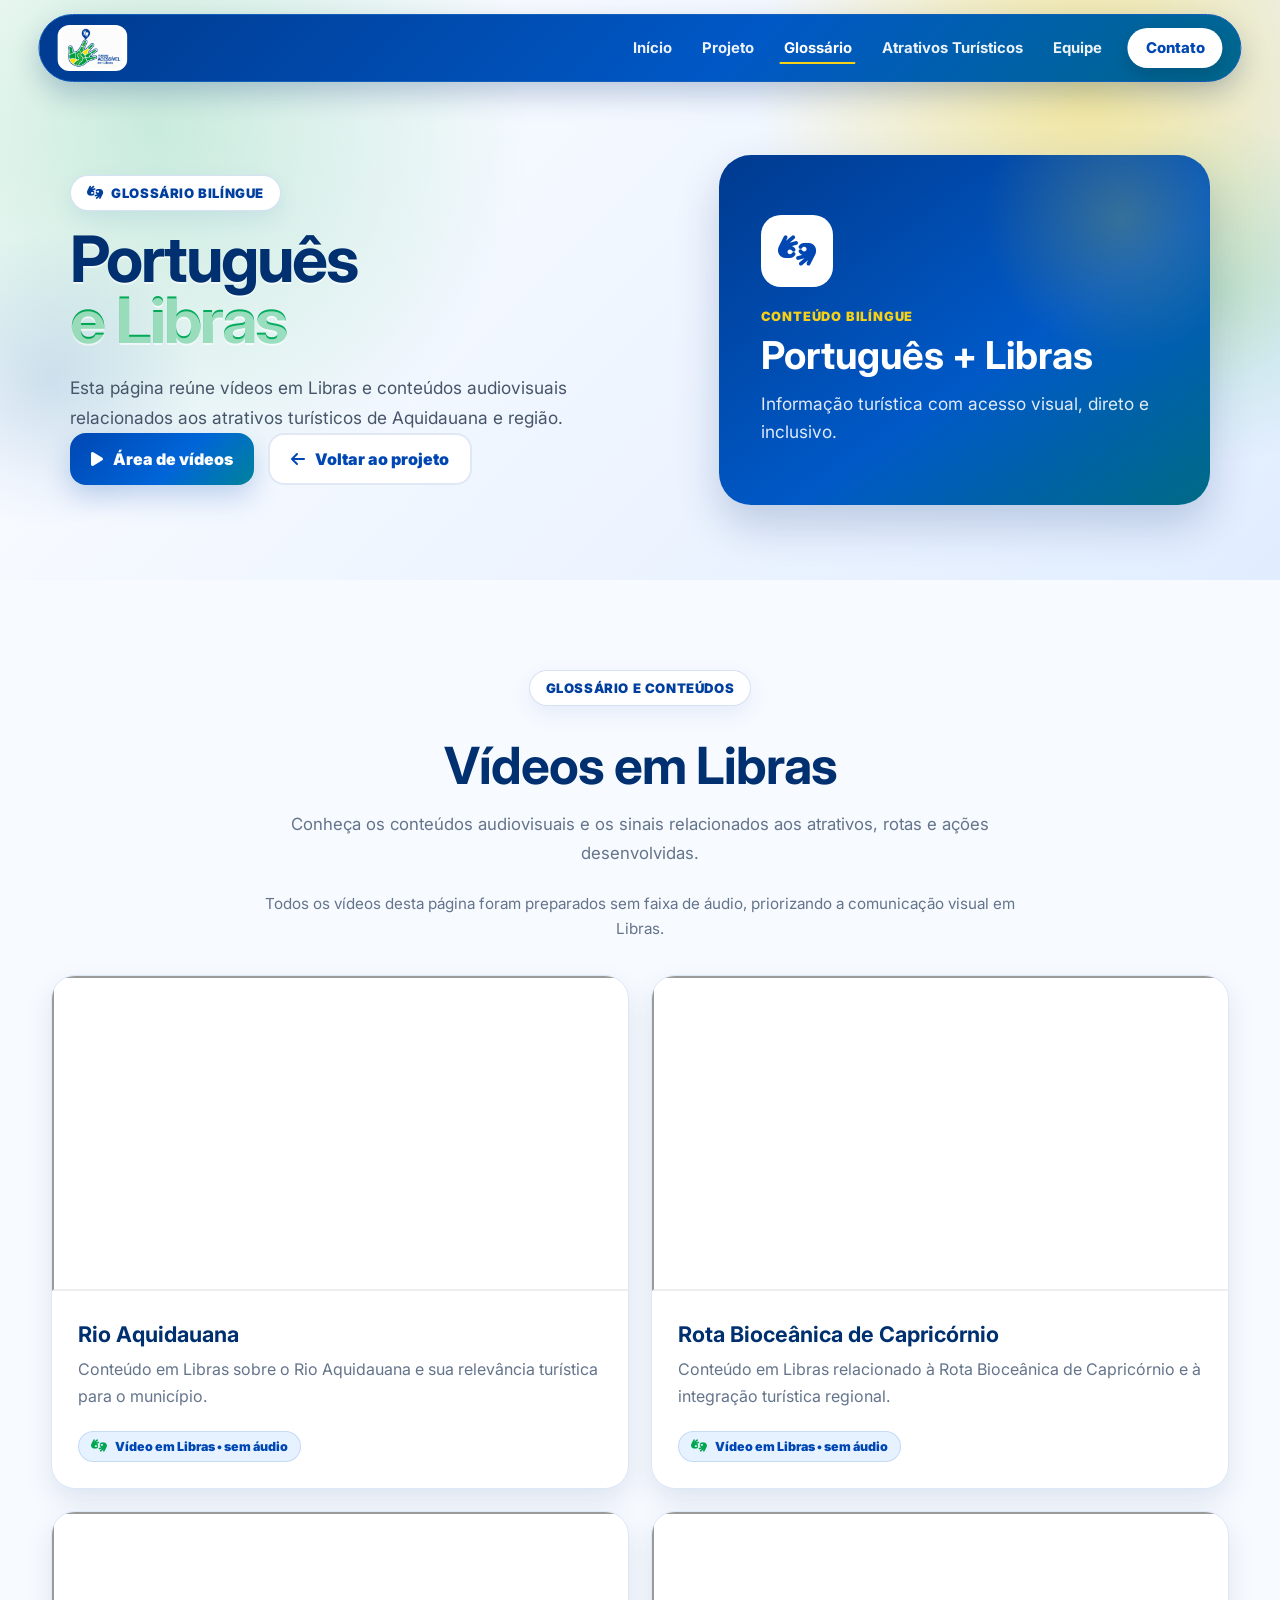
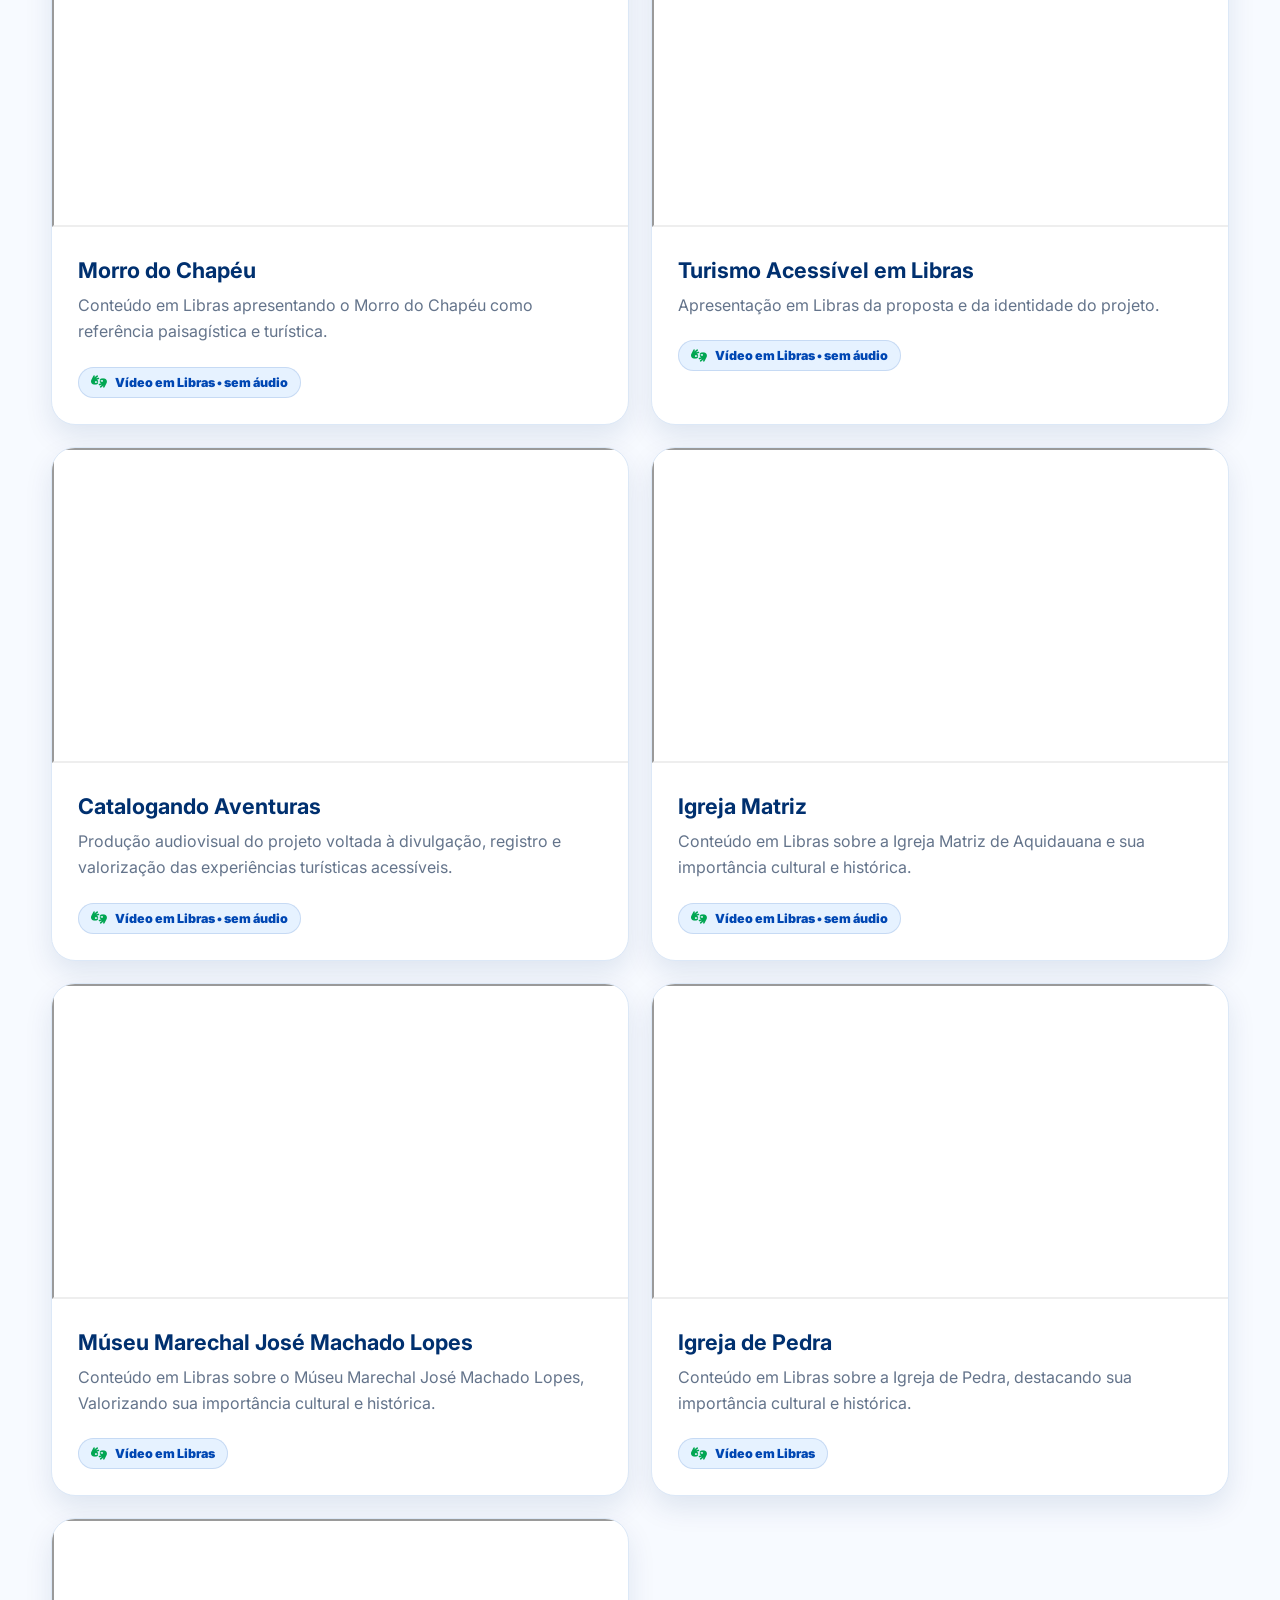
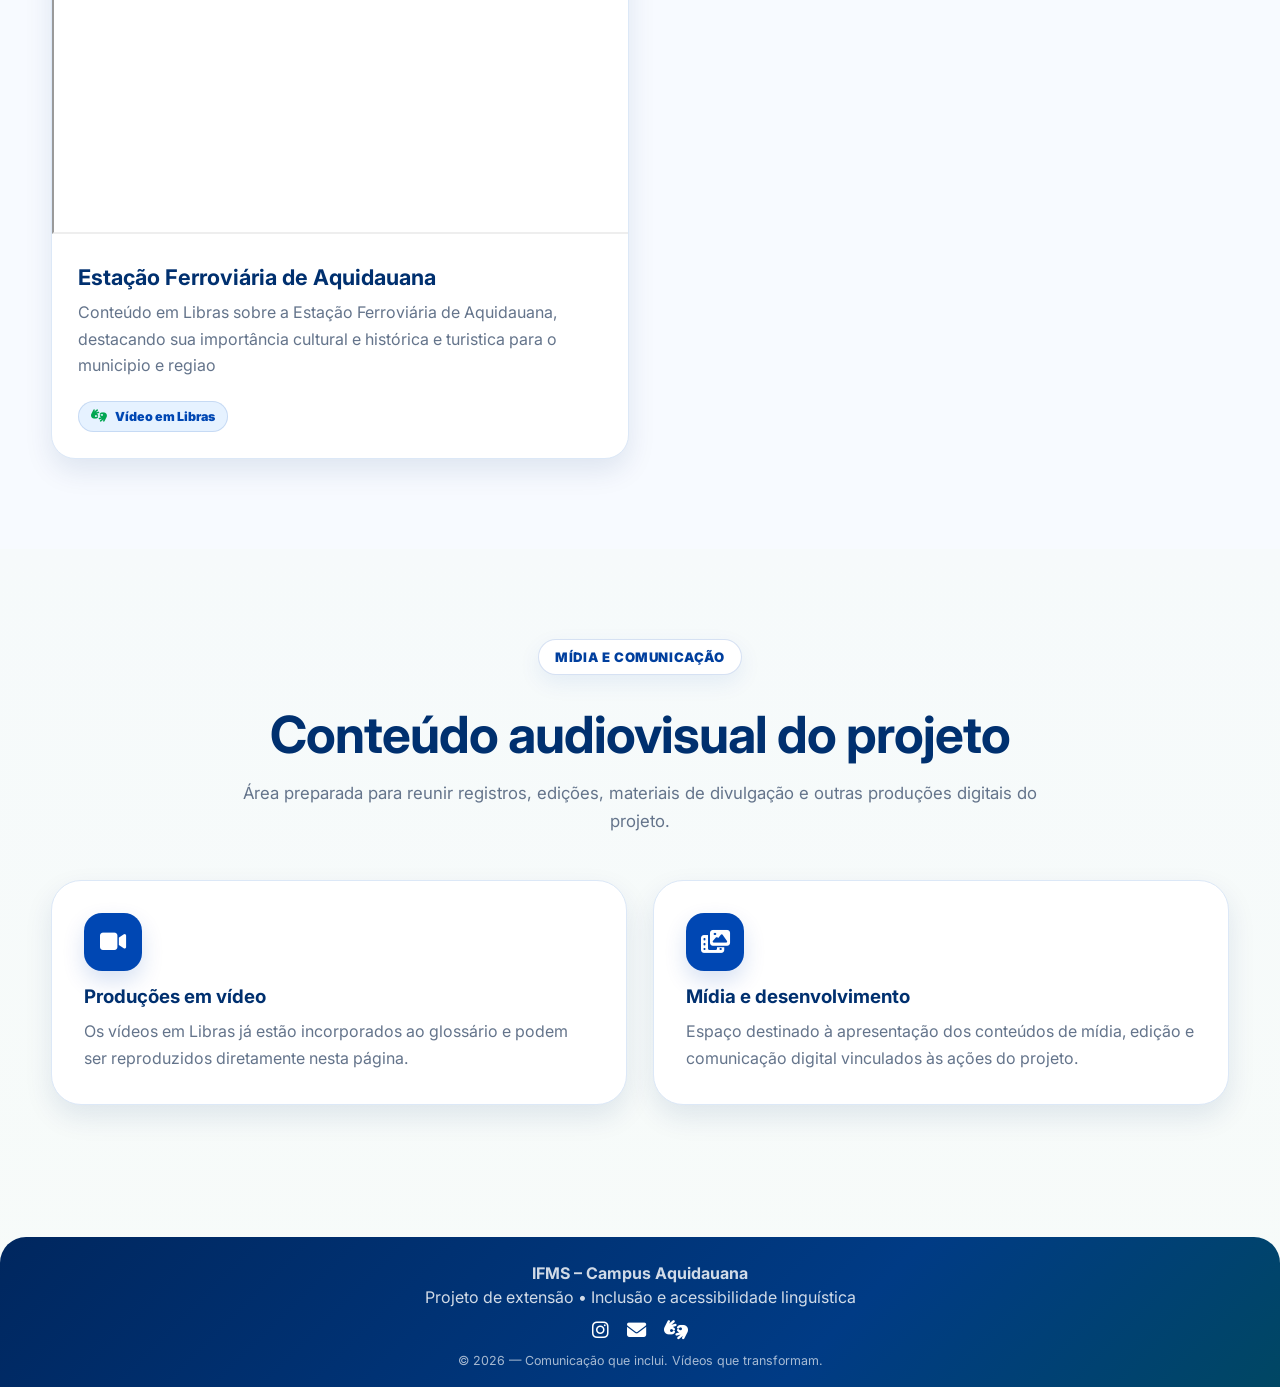
==== glossario.html @ 76f3368d "retirando a frase do luiz" ====
<!DOCTYPE html>

<html lang="pt-BR">

<head>
    <meta charset="utf-8" />
    <meta content="width=device-width, initial-scale=1.0" name="viewport" />
    <title>Glossário | Turismo Acessível em Libras</title>
    <link href="https://fonts.googleapis.com" rel="preconnect" />
    <link crossorigin="" href="https://fonts.gstatic.com" rel="preconnect" />
    <link href="https://fonts.googleapis.com/css2?family=Inter:wght@400;600;700;800;900&amp;display=swap"
        rel="stylesheet" />
    <link href="https://cdnjs.cloudflare.com/ajax/libs/font-awesome/6.5.0/css/all.min.css" rel="stylesheet" />
    <link href="css/style.css" rel="stylesheet" />
</head>

<body>
    <header>
        <a class="brand brand-logo-only" href="index.html">
            <img alt="Identidade visual do projeto" src="imagens/logo_turismo_acessivel.jpeg" />

        </a>
        <nav>
            <a href="index.html">Início</a>
            <a href="index.html#projeto">Projeto</a>
            <a class="nav-active" href="glossario.html">Glossário</a>
            <a href="index.html#atrativos">Atrativos Turísticos</a>
            <a href="index.html#equipe">Equipe</a>
            <a class="btn-menu" href="index.html#contato">Contato</a>
        </nav>
    </header>
    <main id="inicio">
        <section class="glossary-hero">
            <div class="container glossary-hero-grid">
                <div>
                    <span class="tag"><i class="fa-solid fa-hands-asl-interpreting"></i> Glossário Bilíngue</span>
                    <h1>Português <strong>e Libras</strong></h1>
                    <p>Esta página reúne vídeos em Libras e conteúdos audiovisuais relacionados aos atrativos turísticos
                        de Aquidauana e região.</p>
                    <div class="hero-actions">
                        <a class="btn btn-primary" href="#videos"><i class="fa-solid fa-play"></i> Área de vídeos</a>
                        <a class="btn btn-light" href="index.html"><i class="fa-solid fa-arrow-left"></i> Voltar ao
                            projeto</a>
                    </div>
                </div>
                <div class="glossary-symbol-panel"><i class="fa-solid fa-hands-asl-interpreting"></i><span>Conteúdo
                        bilíngue</span>
                    <h2>Português + Libras</h2>
                    <p>Informação turística com acesso visual, direto e inclusivo.</p>
                </div>
            </div>
        </section>
        <section id="videos">
            <div class="container">
                <div class="section-title">
                    <span class="tag">Glossário e Conteúdos</span>
                    <h2>Vídeos em Libras</h2>
                    <p>Conheça os conteúdos audiovisuais e os sinais relacionados aos atrativos, rotas e ações
                        desenvolvidas.</p>
                </div>
                <p class="glossary-note">Todos os vídeos desta página foram preparados sem faixa de áudio, priorizando a
                    comunicação visual em Libras.</p>
                <div class="glossary-grid">
                    <article class="glossary-card video-card"><iframe width="580" height="315"
                            src="https://www.youtube-nocookie.com/embed/ig7l0lmULVI" allow=" autoplay; encrypted-media;"
                            referrerpolicy="strict-origin-when-cross-origin"></iframe>
                        <div class="glossary-card-body">
                            <h3>Rio Aquidauana</h3>
                            <p>Conteúdo em Libras sobre o Rio Aquidauana e sua relevância turística para o município.
                            </p><span class="video-badge"><i class="fa-solid fa-hands-asl-interpreting"></i> Vídeo em
                                Libras • sem áudio</span>
                        </div>
                    </article>
                    <article class="glossary-card video-card"><iframe width="580" height="315"
                            src="https://www.youtube-nocookie.com/embed/64HpeVpPP9c" allow=" autoplay; encrypted-media;"
                            referrerpolicy="strict-origin-when-cross-origin"></iframe>
                        <div class="glossary-card-body">
                            <h3>Rota Bioceânica de Capricórnio</h3>
                            <p>Conteúdo em Libras relacionado à Rota Bioceânica de Capricórnio e à integração turística
                                regional.</p><span class="video-badge"><i
                                    class="fa-solid fa-hands-asl-interpreting"></i> Vídeo em Libras • sem áudio</span>
                        </div>
                    </article>
                    <article class="glossary-card video-card"><iframe width="580" height="315"
                            src="https://www.youtube-nocookie.com/embed/LYY-HfZBCmk" allow=" autoplay; encrypted-media;"
                            referrerpolicy="strict-origin-when-cross-origin"></iframe>
                        <div class="glossary-card-body">
                            <h3>Morro do Chapéu</h3>
                            <p>Conteúdo em Libras apresentando o Morro do Chapéu como referência paisagística e
                                turística.</p><span class="video-badge"><i
                                    class="fa-solid fa-hands-asl-interpreting"></i> Vídeo em Libras • sem áudio</span>
                        </div>
                    </article>
                    <article class="glossary-card video-card"><iframe width="580" height="315"
                            src="https://www.youtube-nocookie.com/embed/uUrxg75vPKI" allow=" autoplay; encrypted-media;"
                            referrerpolicy="strict-origin-when-cross-origin"></iframe>
                        <div class="glossary-card-body">
                            <h3>Turismo Acessível em Libras</h3>
                            <p>Apresentação em Libras da proposta e da identidade do projeto.</p><span
                                class="video-badge"><i class="fa-solid fa-hands-asl-interpreting"></i> Vídeo em Libras •
                                sem áudio</span>
                        </div>
                    </article>
                    <article class="glossary-card video-card"><iframe width="580" height="315"
                            src="https://www.youtube-nocookie.com/embed/5ynPkVWrhwE" allow=" autoplay; encrypted-media;"
                            referrerpolicy="strict-origin-when-cross-origin"></iframe>
                        <div class="glossary-card-body">
                            <h3>Catalogando Aventuras</h3>
                            <p>Produção audiovisual do projeto voltada à divulgação, registro e valorização das
                                experiências turísticas acessíveis.</p><span class="video-badge"><i
                                    class="fa-solid fa-hands-asl-interpreting"></i> Vídeo em Libras • sem áudio</span>
                        </div>
                    </article>
                    <article class="glossary-card video-card"><iframe width="580" height="315"
                            src="https://www.youtube-nocookie.com/embed/RQfJ|A2LOXku_IO"
                            allow=" autoplay; encrypted-media;"
                            referrerpolicy="strict-origin-when-cross-origin"></iframe>
                        <div class="glossary-card-body">
                            <h3>Igreja Matriz</h3>
                            <p>Conteúdo em Libras sobre a Igreja Matriz de Aquidauana e sua importância cultural e
                                histórica.</p><span class="video-badge"><i
                                    class="fa-solid fa-hands-asl-interpreting"></i> Vídeo em Libras • sem áudio</span>
                        </div>
                    </article>
                    <article class="glossary-card video-card"><iframe width="580" height="315"
                            src="https://www.youtube-nocookie.com/embed/N5rynPwLkBk" allow=" autoplay; encrypted-media;"
                            referrerpolicy="strict-origin-when-cross-origin"></iframe>
                        <div class="glossary-card-body">
                            <h3>Múseu Marechal José Machado Lopes</h3>
                            <p>Conteúdo em Libras sobre o Múseu Marechal José Machado Lopes, Valorizando sua importância
                                cultural e histórica.</p><span class="video-badge"><i
                                    class="fa-solid fa-hands-asl-interpreting"></i> Vídeo em Libras</span>
                        </div>
                    </article>
                    <article class="glossary-card video-card"><iframe width="580" height="315"
                            src="https://www.youtube-nocookie.com/embed/UL6CIGsvZhYVzk5F"
                            allow=" autoplay; encrypted-media;"
                            referrerpolicy="strict-origin-when-cross-origin"></iframe>
                        <div class="glossary-card-body">
                            <h3>Igreja de Pedra</h3>
                            <p>Conteúdo em Libras sobre a Igreja de Pedra, destacando sua importância cultural e
                                histórica.</p><span class="video-badge"><i
                                    class="fa-solid fa-hands-asl-interpreting"></i> Vídeo em Libras</span>
                        </div>
                    </article>
                    <article class="glossary-card video-card"><iframe width="580" height="315"
                            src="https://www.youtube-nocookie.com/embed/CKXjHLy8rFM" allow=" autoplay; encrypted-media;"
                            referrerpolicy="strict-origin-when-cross-origin"></iframe>
                        <div class="glossary-card-body">
                            <h3>Estação Ferroviária de Aquidauana</h3>
                            <p>Conteúdo em Libras sobre a Estação Ferroviária de Aquidauana, destacando sua importância
                                cultural e histórica e turistica para o municipio e regiao</p><span
                                class="video-badge"><i class="fa-solid fa-hands-asl-interpreting"></i> Vídeo em
                                Libras</span>
                        </div>
                    </article>
                </div>
            </div>
        </section>
        <section id="midia">
            <div class="container">
                <div class="section-title">
                    <span class="tag">Mídia e Comunicação</span>
                    <h2>Conteúdo audiovisual do projeto</h2>
                    <p>Área preparada para reunir registros, edições, materiais de divulgação e outras produções
                        digitais do projeto.</p>
                </div>
                <div class="media-panel">
                    <article class="media-card">
                        <div class="icon"><i class="fa-solid fa-video"></i></div>
                        <h3>Produções em vídeo</h3>
                        <p>Os vídeos em Libras já estão incorporados ao glossário e podem ser reproduzidos diretamente
                            nesta página.</p>
                    </article>
                    <article class="media-card">
                        <div class="icon"><i class="fa-solid fa-photo-film"></i></div>
                        <h3>Mídia e desenvolvimento</h3>
                        <p>Espaço destinado à apresentação dos conteúdos de mídia, edição e comunicação digital
                            vinculados às ações do projeto.</p>
                    </article>
                </div>
            </div>
        </section>
    </main>
    <footer>
        <p><strong>IFMS – Campus Aquidauana</strong><br />Projeto de extensão • Inclusão e acessibilidade linguística
        </p>
        <div class="social"><i class="fa-brands fa-instagram"></i><i class="fa-solid fa-envelope"></i><i
                class="fa-solid fa-hands-asl-interpreting"></i></div>
        <p class="footer-copy">© 2026 — Comunicação que inclui. Vídeos que transformam.</p>
    </footer>
</body>

</html>
---- css/style.css ----
:root {
  --azul: #0047B3;
  --azul-escuro: #00306f;
  --verde: #00A651;
  --amarelo: #F7D117;
  --laranja: #F58220;
  --fundo: #f4f8ff;
  --branco: #ffffff;
  --texto: #1f2937;
  --cinza: #64748b;
  --sombra: 0 18px 45px rgba(0, 47, 111, .14);
  --radius: 28px;
}

* {
  margin: 0;
  padding: 0;
  box-sizing: border-box;
  font-family: 'Inter', Arial, sans-serif;
}

html {
  scroll-behavior: smooth;
}

body {
  background: var(--fundo);
  color: var(--texto);
  overflow-x: hidden;
}

a {
  text-decoration: none;
  color: inherit;
}

header {
  position: fixed;
  top: 18px;
  left: 50%;
  transform: translateX(-50%);
  width: min(1180px, 92%);
  background: rgba(255, 255, 255, .94);
  border: 1px solid rgba(0, 71, 179, .12);
  box-shadow: var(--sombra);
  border-radius: 999px;
  padding: 12px 24px;
  display: flex;
  align-items: center;
  justify-content: space-between;
  z-index: 1000;
}

.brand {
  display: flex;
  align-items: center;
  gap: 14px;
  font-weight: 900;
  color: var(--azul);
}

.brand img {
  width: 72px;
  height: 48px;
  object-fit: contain;
}

.brand span {
  line-height: 1.05;
  text-transform: uppercase;
  font-size: .98rem;
}

.brand small {
  display: block;
  color: var(--verde);
  font-size: .75rem;
  font-weight: 800;
  letter-spacing: .4px;
}

nav {
  display: flex;
  align-items: center;
  gap: 22px;
}

nav a {
  font-size: .93rem;
  font-weight: 700;
  color: var(--azul-escuro);
  transition: .25s;
}

nav a:hover {
  color: var(--verde);
}

.btn-menu {
  background: var(--azul);
  color: #fff;
  padding: 11px 18px;
  border-radius: 999px;
  font-weight: 800;
}

.btn-menu:hover {
  background: var(--verde);
  color: #fff;
}

.hero {
  min-height: 100vh;
  padding: 150px 20px 80px;
  background:
    radial-gradient(circle at 85% 15%, rgba(247, 209, 23, .34), transparent 28%),
    radial-gradient(circle at 10% 20%, rgba(0, 166, 81, .16), transparent 32%),
    linear-gradient(135deg, #ffffff 0%, #eaf3ff 100%);
  display: flex;
  align-items: center;
}

.container {
  width: min(1180px, 92%);
  margin: 0 auto;
}

.hero-grid {
  display: grid;
  grid-template-columns: 1.05fr .95fr;
  gap: 56px;
  align-items: center;
}

.tag {
  display: inline-flex;
  gap: 8px;
  align-items: center;
  background: #e7f3ff;
  color: var(--azul);
  padding: 9px 16px;
  border-radius: 999px;
  font-weight: 900;
  font-size: .82rem;
  text-transform: uppercase;
  letter-spacing: .6px;
  margin-bottom: 18px;
}

h1 {
  font-size: clamp(2.5rem, 5vw, 5.4rem);
  line-height: .95;
  color: var(--azul-escuro);
  letter-spacing: -2px;
  margin-bottom: 20px;
}

h1 strong {
  color: var(--verde);
  display: block;
}

.hero p {
  font-size: 1.16rem;
  line-height: 1.75;
  color: #475569;
  max-width: 640px;
  margin-bottom: 30px;
}

.hero-actions {
  display: flex;
  gap: 14px;
  flex-wrap: wrap;
}

.btn {
  display: inline-flex;
  align-items: center;
  gap: 10px;
  border: none;
  border-radius: 18px;
  padding: 15px 22px;
  font-weight: 900;
  cursor: pointer;
  transition: .25s;
}

.btn-primary {
  background: var(--azul);
  color: #fff;
  box-shadow: 0 12px 25px rgba(0, 71, 179, .24);
}

.btn-primary:hover {
  background: var(--verde);
  transform: translateY(-3px);
}

.btn-light {
  background: #fff;
  color: var(--azul);
  border: 2px solid rgba(0, 71, 179, .12);
}

.btn-light:hover {
  border-color: var(--verde);
  color: var(--verde);
  transform: translateY(-3px);
}

.logo-card {
  background: #fff;
  border-radius: 42px;
  padding: 36px;
  box-shadow: var(--sombra);
  position: relative;
  overflow: hidden;
}

.logo-card:before {
  content: "";
  position: absolute;
  right: -70px;
  top: -70px;
  width: 190px;
  height: 190px;
  background: var(--amarelo);
  border-radius: 50%;
  opacity: .55;
}

.logo-card img {
  width: 100%;
  display: block;
  position: relative;
  z-index: 2;
  border-radius: 22px;
}

.mini-stats {
  display: grid;
  grid-template-columns: repeat(3, 1fr);
  gap: 12px;
  margin-top: 16px;
  position: relative;
  z-index: 2;
}

.mini-stats div {
  background: #f8fbff;
  border: 1px solid #e5eefb;
  border-radius: 18px;
  padding: 14px;
  text-align: center;
  font-weight: 900;
  color: var(--azul);
}

.mini-stats span {
  display: block;
  color: var(--cinza);
  font-size: .72rem;
  font-weight: 700;
  margin-top: 4px;
}

section {
  padding: 90px 0;
}

.section-title {
  text-align: center;
  margin-bottom: 44px;
}

.section-title h2 {
  font-size: clamp(2rem, 4vw, 3.2rem);
  color: var(--azul-escuro);
  margin-top: 10px;
  letter-spacing: -1px;
}

.section-title p {
  max-width: 760px;
  margin: 14px auto 0;
  color: var(--cinza);
  line-height: 1.7;
  font-size: 1.05rem;
}

.cards {
  display: grid;
  grid-template-columns: repeat(4, 1fr);
  gap: 22px;
}

.info-card {
  background: #fff;
  border-radius: var(--radius);
  padding: 28px;
  box-shadow: 0 12px 30px rgba(0, 47, 111, .08);
  border: 1px solid rgba(0, 71, 179, .08);
  transition: .25s;
}

.info-card:hover {
  transform: translateY(-8px);
  box-shadow: var(--sombra);
}

.icon {
  width: 58px;
  height: 58px;
  border-radius: 18px;
  display: flex;
  align-items: center;
  justify-content: center;
  background: var(--azul);
  color: #fff;
  font-size: 1.45rem;
  margin-bottom: 18px;
}

.info-card:nth-child(2) .icon {
  background: var(--verde);
}

.info-card:nth-child(3) .icon {
  background: var(--amarelo);
  color: var(--azul-escuro);
}

.info-card:nth-child(4) .icon {
  background: var(--laranja);
}

.info-card h3 {
  color: var(--azul-escuro);
  margin-bottom: 10px;
  font-size: 1.14rem;
}

.info-card p {
  color: var(--cinza);
  line-height: 1.65;
  font-size: .95rem;
}

.carousel-wrap {
  position: relative;
  background: #fff;
  border-radius: 38px;
  box-shadow: var(--sombra);
  overflow: hidden;
  border: 1px solid rgba(0, 71, 179, .1);
}

.carousel {
  height: 470px;
  position: relative;
}

.slide {
  display: none;
  height: 100%;
  padding: 54px;
  background-size: cover;
  background-position: center;
  background-repeat: no-repeat;
  position: relative;
  color: #fff;
}

.slide.active {
  display: flex;
  align-items: flex-end;
}

.slide:before {
  content: "";
  position: absolute;
  inset: 0;
  background: linear-gradient(90deg, rgba(0, 47, 111, .88), rgba(0, 47, 111, .24));
}

.slide-content {
  position: relative;
  z-index: 2;
  max-width: 620px;
}

.slide-content h3 {
  font-size: 2.5rem;
  margin-bottom: 10px;
}

.slide-content p {
  line-height: 1.65;
  font-size: 1.08rem;
}

.carousel-buttons {
  position: absolute;
  right: 26px;
  bottom: 26px;
  display: flex;
  gap: 10px;
  z-index: 4;
}

.carousel-buttons button {
  width: 52px;
  height: 52px;
  border-radius: 50%;
  border: none;
  background: #fff;
  color: var(--azul);
  font-size: 1.1rem;
  cursor: pointer;
  transition: .25s;
}

.carousel-buttons button:hover {
  background: var(--amarelo);
}

.team {
  display: grid;
  grid-template-columns: repeat(3, 1fr);
  gap: 26px;
}

.member {
  background: #fff;
  border-radius: 34px;
  overflow: hidden;
  box-shadow: 0 12px 34px rgba(0, 47, 111, .09);
  border: 1px solid rgba(0, 71, 179, .1);
  transition: .25s;
}

.member:hover {
  transform: translateY(-8px);
  box-shadow: var(--sombra);
}

.member img {
  width: 100%;
  height: 420px;
  object-fit: cover;
  object-position: center top;
  display: block;
}

.member-body {
  padding: 26px;
}

.member-body h3 {
  color: var(--azul-escuro);
  font-size: 1.35rem;
  margin-bottom: 6px;
}

.role {
  display: inline-block;
  background: #edf7ff;
  color: var(--azul);
  padding: 8px 13px;
  border-radius: 999px;
  font-size: .82rem;
  font-weight: 900;
  margin-bottom: 14px;
}

.member-body p {
  color: var(--cinza);
  line-height: 1.6;
  font-size: .95rem;
}

.cta {
  background: linear-gradient(135deg, var(--azul), var(--azul-escuro));
  border-radius: 42px;
  padding: 56px;
  color: #fff;
  display: grid;
  grid-template-columns: 1.2fr .8fr;
  gap: 30px;
  align-items: center;
  box-shadow: var(--sombra);
}

.cta h2 {
  font-size: 2.4rem;
  margin-bottom: 14px;
}

.cta p {
  line-height: 1.75;
  opacity: .9;
}

.cta-box {
  background: rgba(255, 255, 255, .12);
  border: 1px solid rgba(255, 255, 255, .18);
  border-radius: 28px;
  padding: 26px;
}

.cta-box li {
  margin: 12px 0;
  list-style: none;
  font-weight: 800;
}

.cta-box i {
  color: var(--amarelo);
  margin-right: 8px;
}

footer {
  margin-top: 80px;
  background: var(--azul-escuro);
  color: #fff;
  padding: 56px 20px 32px;
  text-align: center;
  border-radius: 48px 48px 0 0;
}

footer img {
  width: 160px;
  max-width: 80%;
  background: #fff;
  border-radius: 20px;
  padding: 10px;
  margin-bottom: 18px;
}

footer p {
  opacity: .82;
  line-height: 1.7;
}

.social {
  display: flex;
  justify-content: center;
  gap: 16px;
  margin: 24px 0;
  font-size: 1.35rem;
}

@media(max-width:900px) {
  header {
    border-radius: 26px;
    align-items: flex-start;
    gap: 10px;
  }

  nav {
    display: none;
  }

  .hero-grid,
  .cta {
    grid-template-columns: 1fr;
  }

  .cards {
    grid-template-columns: 1fr 1fr;
  }

  .team {
    grid-template-columns: 1fr;
  }

  .member img {
    height: auto;
  }

  .carousel {
    height: 380px;
  }
}

@media(max-width:560px) {
  .brand img {
    width: 56px;
    height: 40px;
  }

  .cards {
    grid-template-columns: 1fr;
  }

  .slide {
    padding: 32px;
  }

  .slide-content h3 {
    font-size: 1.9rem;
  }

  .mini-stats {
    grid-template-columns: 1fr;
  }
}

/* ===== Organização externa de imagens do carrossel ===== */
.slide-igreja {
  background-image: url("../imagens/igreja.jpg");
}

.slide-paxixi {
  background-image: url("../imagens/morro_paxixi.jpg");
}

.slide-ponte {
  background-image: url("../imagens/ponte_velha.jpg");
}

.slide-rio {
  background-image: url("../imagens/rio_aquidauana.jpg");
}

.footer-copy {
  font-size: .85rem;
  opacity: .65;
}

.nav-active {
  color: var(--verde) !important;
}

/* Cards sem fotografia por enquanto */
.member-placeholder {
  width: 100%;
  height: 420px;
  display: flex;
  align-items: center;
  justify-content: center;
  flex-direction: column;
  gap: 14px;
  background:
    radial-gradient(circle at 75% 20%, rgba(247, 209, 23, .28), transparent 28%),
    radial-gradient(circle at 20% 80%, rgba(0, 166, 81, .18), transparent 32%),
    linear-gradient(135deg, #ffffff, #eaf3ff);
  color: var(--azul);
  text-align: center;
  padding: 30px;
}

.member-placeholder i {
  font-size: 4rem;
  color: var(--azul);
}

.member-placeholder span {
  font-size: .9rem;
  font-weight: 800;
  color: var(--cinza);
}

/* ===== Página do Glossário ===== */
.glossary-hero {
  padding: 155px 20px 75px;
  background:
    radial-gradient(circle at 85% 15%, rgba(247, 209, 23, .30), transparent 27%),
    radial-gradient(circle at 12% 22%, rgba(0, 166, 81, .15), transparent 30%),
    linear-gradient(135deg, #ffffff 0%, #eaf3ff 100%);
}

.glossary-hero-grid {
  display: grid;
  grid-template-columns: 1.1fr .9fr;
  gap: 48px;
  align-items: center;
}

.glossary-hero h1 {
  margin-bottom: 22px;
}

.glossary-hero p {
  color: #475569;
  font-size: 1.08rem;
  line-height: 1.75;
  max-width: 680px;
}

.glossary-hero-image {
  background: #fff;
  border-radius: 34px;
  padding: 26px;
  box-shadow: var(--sombra);
}

.glossary-hero-image img {
  display: block;
  width: 100%;
  border-radius: 22px;
}

.glossary-grid {
  display: grid;
  grid-template-columns: repeat(2, 1fr);
  gap: 26px;
}

.glossary-card {
  background: #fff;
  border-radius: 30px;
  overflow: hidden;
  border: 1px solid rgba(0, 71, 179, .10);
  box-shadow: 0 12px 34px rgba(0, 47, 111, .09);
  transition: .25s;
}

.glossary-card:hover {
  transform: translateY(-6px);
  box-shadow: var(--sombra);
}

.glossary-card>img {
  width: 100%;
  height: 280px;
  object-fit: cover;
  display: block;
}

.glossary-card-body {
  padding: 26px;
}

.glossary-card-body h3 {
  color: var(--azul-escuro);
  font-size: 1.35rem;
  margin-bottom: 9px;
}

.glossary-card-body p {
  color: var(--cinza);
  line-height: 1.65;
  margin-bottom: 18px;
}

.video-slot {
  min-height: 175px;
  border-radius: 20px;
  background: linear-gradient(135deg, var(--azul-escuro), var(--azul));
  color: #fff;
  display: flex;
  align-items: center;
  justify-content: center;
  flex-direction: column;
  gap: 10px;
  text-align: center;
  padding: 24px;
}

.video-slot i {
  font-size: 2.5rem;
  color: var(--amarelo);
}

.video-slot strong {
  font-size: 1rem;
}

.video-slot span {
  opacity: .8;
  font-size: .85rem;
}

.media-panel {
  display: grid;
  grid-template-columns: 1fr 1fr;
  gap: 26px;
  align-items: stretch;
}

.media-card {
  background: #fff;
  border-radius: 30px;
  padding: 32px;
  box-shadow: 0 12px 34px rgba(0, 47, 111, .09);
  border: 1px solid rgba(0, 71, 179, .10);
}

.media-card h3 {
  color: var(--azul-escuro);
  margin: 14px 0 10px;
}

.media-card p {
  color: var(--cinza);
  line-height: 1.7;
}

.media-card .icon {
  margin-bottom: 0;
}

@media(max-width:900px) {

  .glossary-hero-grid,
  .glossary-grid,
  .media-panel {
    grid-template-columns: 1fr;
  }

  .member-placeholder {
    height: 320px;
  }
}

/* ===== Player dos vídeos do Glossário ===== */
.video-player {
  width: 100%;
  aspect-ratio: 16 / 9;
  display: block;
  object-fit: contain;
  background: #07162a;
}

.glossary-card.video-card>img {
  display: none;
}

.glossary-note {
  max-width: 760px;
  margin: -20px auto 34px;
  text-align: center;
  color: var(--cinza);
  line-height: 1.65;
  font-size: .95rem;
}

.video-badge {
  display: inline-flex;
  align-items: center;
  gap: 8px;
  margin-top: 4px;
  padding: 7px 12px;
  border-radius: 999px;
  background: #edf7ff;
  color: var(--azul);
  font-size: .78rem;
  font-weight: 900;
}

.video-badge i {
  color: var(--verde);
}


/* =========================================================
   VERSÃO MODERNA — TURISMO ACESSÍVEL EM LIBRAS
   Camada visual adicional, sem alterar a estrutura HTML.
   ========================================================= */

:root {
  --glass: rgba(255, 255, 255, .78);
  --glass-border: rgba(255, 255, 255, .62);
  --shadow-soft: 0 12px 32px rgba(0, 48, 111, .10);
  --shadow-hover: 0 22px 55px rgba(0, 48, 111, .17);
  --gradient-brand: linear-gradient(135deg, var(--azul) 0%, #0a67d8 45%, var(--verde) 100%);
  --gradient-soft: linear-gradient(135deg, rgba(0, 71, 179, .08), rgba(0, 166, 81, .07));
}

/* Fundo mais sofisticado */
body {
  background:
    radial-gradient(circle at 8% 8%, rgba(0, 166, 81, .08), transparent 26rem),
    radial-gradient(circle at 92% 12%, rgba(247, 209, 23, .11), transparent 24rem),
    linear-gradient(180deg, #f9fbff 0%, #f4f8ff 45%, #f7fbf9 100%);
}

/* Cabeçalho glassmorphism */
header {
  top: 14px;
  width: min(1210px, 94%);
  padding: 10px 18px;
  background: rgba(255, 255, 255, .80);
  border: 1px solid rgba(255, 255, 255, .76);
  box-shadow: 0 14px 38px rgba(0, 47, 111, .13);
}

.brand {
  gap: 11px;
}

.brand img {
  width: 64px;
  height: 44px;
  filter: drop-shadow(0 6px 12px rgba(0, 71, 179, .12));
}

nav a {
  position: relative;
  padding: 9px 4px;
}

nav a:not(.btn-menu)::after {
  content: "";
  position: absolute;
  left: 50%;
  right: 50%;
  bottom: 2px;
  height: 2px;
  border-radius: 999px;
  background: var(--gradient-brand);
  transition: .25s ease;
}

nav a:not(.btn-menu):hover::after,
nav a.nav-active::after {
  left: 0;
  right: 0;
}

.btn-menu {
  background: var(--gradient-brand);
  box-shadow: 0 8px 20px rgba(0, 71, 179, .18);
}

/* Hero mais impactante */
.hero,
.glossary-hero {
  position: relative;
  overflow: hidden;
}

.hero::before,
.glossary-hero::before {
  content: "";
  position: absolute;
  width: 360px;
  height: 360px;
  border-radius: 50%;
  right: -120px;
  top: 110px;
  background: radial-gradient(circle, rgba(0, 166, 81, .18), transparent 68%);
  pointer-events: none;
}

.hero::after,
.glossary-hero::after {
  content: "";
  position: absolute;
  width: 300px;
  height: 300px;
  border-radius: 50%;
  left: -100px;
  bottom: 50px;
  background: radial-gradient(circle, rgba(0, 71, 179, .13), transparent 70%);
  pointer-events: none;
}

.hero-grid,
.glossary-hero-grid {
  position: relative;
  z-index: 1;
}

.hero h1,
.glossary-hero h1 {
  text-wrap: balance;
  text-shadow: 0 2px 0 rgba(255, 255, 255, .6);
}

.hero h1 strong,
.glossary-hero h1 strong {
  background: linear-gradient(90deg, var(--verde), #09b97a);
  -webkit-background-clip: text;
  background-clip: text;
  color: transparent;
}

/* Tags mais elegantes */
.tag {
  background: rgba(255, 255, 255, .76);
  border: 1px solid rgba(0, 71, 179, .12);
  box-shadow: 0 8px 22px rgba(0, 71, 179, .08);
}

/* Botões */
.btn {
  border-radius: 16px;
  padding: 14px 21px;
  transition: transform .22s ease, box-shadow .22s ease, background .22s ease;
}

.btn-primary {
  background: var(--gradient-brand);
  box-shadow: 0 12px 28px rgba(0, 71, 179, .22);
}

.btn-primary:hover,
.btn-light:hover {
  transform: translateY(-4px);
  box-shadow: 0 16px 34px rgba(0, 71, 179, .18);
}

/* Card da logo */
.logo-card,
.glossary-hero-image {
  border: 1px solid rgba(255, 255, 255, .9);
  background: rgba(255, 255, 255, .86);
  box-shadow: var(--shadow-hover);
}

.logo-card {
  transform: rotate(.4deg);
}

.logo-card:hover {
  transform: rotate(0deg) translateY(-4px);
  transition: .3s ease;
}

.logo-card img,
.glossary-hero-image img {
  box-shadow: 0 10px 28px rgba(0, 47, 111, .08);
}

/* Seções */
section {
  position: relative;
}

section[id="projeto"],
section[id="membros"],
section[id="videos"] {
  background: linear-gradient(180deg, rgba(255, 255, 255, .34), rgba(255, 255, 255, .68));
}

.section-title h2 {
  text-wrap: balance;
}

.section-title p {
  max-width: 800px;
}

/* Cards de conteúdo */
.info-card,
.member,
.glossary-card,
.media-card {
  border: 1px solid rgba(255, 255, 255, .95);
  background: rgba(255, 255, 255, .88);
  box-shadow: var(--shadow-soft);
}

.info-card {
  position: relative;
  overflow: hidden;
}

.info-card::before {
  content: "";
  position: absolute;
  inset: 0 0 auto 0;
  height: 4px;
  background: var(--gradient-brand);
  opacity: .85;
}

.info-card:hover,
.member:hover,
.glossary-card:hover,
.media-card:hover {
  transform: translateY(-7px);
  box-shadow: var(--shadow-hover);
}

.icon {
  box-shadow: 0 10px 22px rgba(0, 71, 179, .16);
}

/* Carrossel */
.carousel-wrap {
  border-radius: 30px;
  border: 1px solid rgba(255, 255, 255, .95);
  box-shadow: var(--shadow-hover);
}

.carousel {
  height: 500px;
}

.slide:before {
  background:
    linear-gradient(90deg, rgba(0, 35, 85, .88) 0%, rgba(0, 47, 111, .60) 45%, rgba(0, 47, 111, .08) 100%);
}

.slide-content {
  background: rgba(4, 36, 77, .24);
  border: 1px solid rgba(255, 255, 255, .12);
  border-radius: 22px;
  padding: 22px 24px;
  max-width: 660px;
}

.carousel-buttons button {
  box-shadow: 0 8px 20px rgba(0, 47, 111, .18);
}

/* Equipe */
.team {
  gap: 24px;
}

.member {
  border-radius: 26px;
}

.member img {
  height: 390px;
  transition: transform .35s ease;
}

.member:hover img {
  transform: scale(1.025);
}

.member-body {
  padding: 22px 24px 24px;
}

.role {
  background: linear-gradient(135deg, #edf7ff, #eefbf4);
  border: 1px solid rgba(0, 71, 179, .08);
}

/* Placeholder de fotos */
.member-placeholder {
  height: 390px;
  background:
    radial-gradient(circle at 78% 20%, rgba(247, 209, 23, .24), transparent 30%),
    radial-gradient(circle at 18% 82%, rgba(0, 166, 81, .18), transparent 32%),
    linear-gradient(145deg, #ffffff 0%, #edf5ff 100%);
}

.member-placeholder i {
  padding: 24px;
  border-radius: 28px;
  background: rgba(255, 255, 255, .72);
  box-shadow: 0 12px 28px rgba(0, 71, 179, .12);
}

/* CTA */
.cta {
  border-radius: 32px;
  background:
    radial-gradient(circle at 85% 20%, rgba(247, 209, 23, .15), transparent 34%),
    linear-gradient(135deg, #003c8f, var(--azul) 55%, #005638 145%);
  box-shadow: 0 24px 55px rgba(0, 47, 111, .18);
}

/* Glossário / vídeos */
.glossary-grid {
  gap: 22px;
}

.glossary-card {
  border-radius: 24px;
}

.video-player {
  background: linear-gradient(135deg, #061529, #0b2e59);
}

.video-badge {
  background: linear-gradient(135deg, #edf7ff, #eefbf4);
  border: 1px solid rgba(0, 166, 81, .12);
}

/* Rodapé menor e mais clean */
footer {
  margin-top: 54px;
  padding: 30px 20px 20px;
  border-radius: 30px 30px 0 0;
  background:
    radial-gradient(circle at 50% 0%, rgba(0, 166, 81, .14), transparent 45%),
    linear-gradient(135deg, #00285e, #003b7d);
}

footer img {
  width: 112px;
  border-radius: 14px;
  padding: 7px;
  margin-bottom: 10px;
}

footer p {
  line-height: 1.5;
}

.social {
  margin: 14px 0;
  gap: 18px;
  font-size: 1.2rem;
}

.social i {
  transition: transform .2s ease, color .2s ease;
}

.social i:hover {
  transform: translateY(-3px) scale(1.07);
  color: var(--amarelo);
}

.footer-copy {
  font-size: .78rem;
}

/* Responsividade refinada */
@media (max-width: 900px) {
  header {
    padding: 10px 14px;
  }

  .carousel {
    height: 410px;
  }

  .member img,
  .member-placeholder {
    height: auto;
    min-height: 320px;
  }
}

@media (max-width: 560px) {

  .hero,
  .glossary-hero {
    padding-top: 125px;
  }

  .logo-card {
    transform: none;
  }

  .cta {
    padding: 34px 26px;
    border-radius: 26px;
  }

  footer {
    padding: 26px 16px 18px;
  }
}

/* =========================================================
   AJUSTE — SEM EFEITO DE VIDRO + CORES MAIS FORTES
   ========================================================= */

/* Cabeçalho sólido e mais marcante */
header {
  background: linear-gradient(135deg, #003f9e 0%, #0059c7 58%, #007f57 145%);
  border: 1px solid rgba(255, 255, 255, .18);
  box-shadow: 0 14px 34px rgba(0, 47, 111, .22);
}

.brand {
  color: #ffffff;
}

.brand small {
  color: #f7d117;
}

.brand img {
  background: #ffffff;
  border-radius: 12px;
  padding: 3px;
}

nav a {
  color: rgba(255, 255, 255, .92);
}

nav a:hover,
.nav-active {
  color: #ffffff !important;
}

nav a:not(.btn-menu)::after {
  background: #f7d117;
}

.btn-menu {
  background: #ffffff;
  color: #0047b3 !important;
  box-shadow: 0 8px 18px rgba(0, 0, 0, .14);
}

.btn-menu:hover {
  background: #f7d117;
  color: #00306f !important;
}

/* Remove transparências tipo glass dos principais componentes */
.tag,
.logo-card,
.glossary-hero-image,
.info-card,
.member,
.glossary-card,
.media-card {}

.tag {
  background: #e3efff;
  border-color: rgba(0, 71, 179, .16);
  color: #003f9e;
}

.logo-card,
.glossary-hero-image,
.info-card,
.member,
.glossary-card,
.media-card {
  background: #ffffff;
}

/* Contraste e presença visual maiores */
.hero,
.glossary-hero {
  background:
    radial-gradient(circle at 85% 15%, rgba(247, 209, 23, .42), transparent 28%),
    radial-gradient(circle at 12% 22%, rgba(0, 166, 81, .20), transparent 31%),
    linear-gradient(135deg, #ffffff 0%, #e1edff 100%);
}

.info-card::before {
  height: 5px;
  opacity: 1;
}

.icon {
  background: #0047b3;
}

.role,
.video-badge {
  background: #e6f2ff;
  color: #0047b3;
  border-color: rgba(0, 71, 179, .14);
}

.member-placeholder {
  background:
    radial-gradient(circle at 78% 20%, rgba(247, 209, 23, .34), transparent 30%),
    radial-gradient(circle at 18% 82%, rgba(0, 166, 81, .24), transparent 32%),
    linear-gradient(145deg, #ffffff 0%, #dfeeff 100%);
}

/* CTA com azul/verde mais definidos */
.cta {
  background:
    radial-gradient(circle at 85% 20%, rgba(247, 209, 23, .20), transparent 34%),
    linear-gradient(135deg, #00347f 0%, #0056bd 55%, #00754f 135%);
}

/* Rodapé sólido e forte, mantendo compacto */
footer {
  background: linear-gradient(135deg, #00275f 0%, #003b85 65%, #00543d 140%);
}

/* Botões principais mais vivos */
.btn-primary {
  background: linear-gradient(135deg, #0047b3 0%, #0065d8 58%, #00a651 150%);
}

.btn-light {
  background: #ffffff;
}

/* Evita transparência no conteúdo do carrossel */
.slide-content {
  background: rgba(0, 47, 111, .76);
  border-color: rgba(255, 255, 255, .20);
}

/* =========================================================
   BOTÃO DE DESTAQUE — GLOSSÁRIO
   Elemento principal de navegação do site.
   ========================================================= */

.btn-glossario-featured {
  position: relative;
  isolation: isolate;
  display: inline-grid;
  grid-template-columns: auto 1fr auto;
  align-items: center;
  gap: 15px;
  min-width: min(100%, 430px);
  padding: 13px 16px 13px 14px;
  border-radius: 20px;
  color: #ffffff;
  background:
    linear-gradient(135deg, #003c92 0%, #005fd4 46%, #00885b 100%);
  border: 1px solid rgba(255, 255, 255, .20);
  box-shadow:
    0 16px 34px rgba(0, 71, 179, .25),
    inset 0 1px 0 rgba(255, 255, 255, .20);
  overflow: hidden;
  transition:
    transform .25s ease,
    box-shadow .25s ease,
    filter .25s ease;
}

.btn-glossario-featured::before {
  content: "";
  position: absolute;
  inset: 0;
  z-index: -2;
  background:
    radial-gradient(circle at 14% 50%, rgba(247, 209, 23, .22), transparent 28%),
    linear-gradient(135deg, transparent 15%, rgba(255, 255, 255, .08) 50%, transparent 80%);
}

.btn-glossario-featured::after {
  content: "";
  position: absolute;
  top: -50%;
  left: -30%;
  width: 24%;
  height: 200%;
  z-index: -1;
  transform: rotate(18deg);
  background: linear-gradient(90deg,
      transparent,
      rgba(255, 255, 255, .28),
      transparent);
  transition: left .55s ease;
}

.btn-glossario-featured:hover {
  transform: translateY(-5px) scale(1.012);
  box-shadow:
    0 22px 46px rgba(0, 71, 179, .30),
    0 8px 22px rgba(0, 166, 81, .16),
    inset 0 1px 0 rgba(255, 255, 255, .24);
  filter: saturate(1.08);
}

.btn-glossario-featured:hover::after {
  left: 115%;
}

.glossario-btn-icon {
  width: 48px;
  height: 48px;
  display: grid;
  place-items: center;
  flex: 0 0 48px;
  border-radius: 15px;
  background: #ffffff;
  color: #0047b3;
  box-shadow: 0 8px 18px rgba(0, 0, 0, .13);
  font-size: 1.2rem;
}

.glossario-btn-text {
  display: flex;
  flex-direction: column;
  gap: 3px;
  min-width: 0;
  text-align: left;
}

.glossario-btn-text strong {
  font-size: .98rem;
  line-height: 1.2;
  letter-spacing: -.15px;
}

.glossario-btn-text small {
  font-size: .73rem;
  line-height: 1.25;
  font-weight: 700;
  color: rgba(255, 255, 255, .78);
}

.glossario-btn-arrow {
  width: 34px;
  height: 34px;
  display: grid;
  place-items: center;
  border-radius: 50%;
  background: rgba(255, 255, 255, .14);
  border: 1px solid rgba(255, 255, 255, .18);
  transition: transform .25s ease, background .25s ease;
}

.btn-glossario-featured:hover .glossario-btn-arrow {
  transform: translateX(4px);
  background: rgba(247, 209, 23, .20);
}

.hero .hero-actions {
  align-items: center;
}

.hero .btn-glossario-featured {
  flex-basis: 100%;
  margin-bottom: 3px;
}

.btn-glossario-section {
  margin: 8px auto 0;
}

#glossario .hero-actions {
  justify-content: center;
}

/* Destaque sutil da seção do Glossário */
#glossario {
  background:
    radial-gradient(circle at 86% 15%, rgba(247, 209, 23, .13), transparent 25%),
    linear-gradient(135deg, #eef5ff 0%, #f8fbff 50%, #eefbf5 100%);
  border-top: 1px solid rgba(0, 71, 179, .05);
  border-bottom: 1px solid rgba(0, 166, 81, .06);
}

@media (max-width: 560px) {
  .btn-glossario-featured {
    min-width: 100%;
    grid-template-columns: auto 1fr auto;
    gap: 11px;
    padding: 12px;
    border-radius: 17px;
  }

  .glossario-btn-icon {
    width: 43px;
    height: 43px;
    border-radius: 13px;
  }

  .glossario-btn-text strong {
    font-size: .9rem;
  }

  .glossario-btn-text small {
    font-size: .68rem;
  }

  .glossario-btn-arrow {
    width: 30px;
    height: 30px;
  }
}

/* Respeita usuários que preferem menos movimento */
@media (prefers-reduced-motion: reduce) {

  .btn-glossario-featured,
  .btn-glossario-featured::after,
  .glossario-btn-arrow {
    transition: none;
  }
}

/* =========================================================
   VERSÃO CLEAN — SEM GLASSMORPHISM
   Cores sólidas, menos repetição visual e hierarquia mais limpa.
   ========================================================= */

* {
  -webkit-backdrop-filter: none !important;
  backdrop-filter: none !important;
}

/* Cabeçalho totalmente sólido */
header {
  background: linear-gradient(135deg, #003a8f 0%, #0058c6 58%, #00794f 145%) !important;
  border: 1px solid #135fb9 !important;
  box-shadow: 0 12px 28px rgba(0, 47, 111, .24) !important;
}

.brand-logo-only {
  min-width: 78px;
}

.brand-logo-only img {
  width: 70px !important;
  height: 46px !important;
  object-fit: contain;
  background: #ffffff !important;
  border-radius: 12px !important;
  padding: 3px !important;
  box-shadow: none !important;
  filter: none !important;
}

/* Elementos brancos realmente sólidos */
.tag,
.logo-card,
.glossary-hero-image,
.info-card,
.member,
.glossary-card,
.media-card {
  background: #ffffff !important;
}

/* Hero principal sem logo repetida */
.hero-feature-panel {
  min-height: 440px;
  display: flex;
  flex-direction: column;
  justify-content: center;
  padding: 42px;
  border-radius: 34px;
  color: #ffffff;
  background:
    radial-gradient(circle at 82% 18%, rgba(247, 209, 23, .24), transparent 27%),
    linear-gradient(145deg, #003a8f 0%, #0059c7 58%, #00794f 135%);
  box-shadow: 0 22px 48px rgba(0, 47, 111, .22);
  overflow: hidden;
}

.hero-feature-icon {
  width: 76px;
  height: 76px;
  display: grid;
  place-items: center;
  border-radius: 22px;
  margin-bottom: 24px;
  background: #ffffff;
  color: #0047b3;
  font-size: 2rem;
  box-shadow: 0 12px 24px rgba(0, 0, 0, .14);
}

.hero-feature-kicker {
  display: inline-block;
  width: fit-content;
  margin-bottom: 12px;
  color: #f7d117;
  font-size: .82rem;
  font-weight: 900;
  text-transform: uppercase;
  letter-spacing: .8px;
}

.hero-feature-panel h2 {
  max-width: 520px;
  margin-bottom: 15px;
  font-size: clamp(1.9rem, 3vw, 3rem);
  line-height: 1.05;
  letter-spacing: -1px;
}

.hero-feature-panel>p {
  max-width: 520px;
  margin-bottom: 26px;
  color: rgba(255, 255, 255, .88);
  line-height: 1.65;
}

.hero-feature-panel .mini-stats div {
  background: #ffffff !important;
  border: 0 !important;
  color: #0047b3 !important;
  box-shadow: none !important;
}

/* Painel visual do Glossário sem repetir a logo */
.glossary-symbol-panel {
  min-height: 350px;
  display: flex;
  flex-direction: column;
  justify-content: center;
  padding: 42px;
  border-radius: 32px;
  color: #ffffff;
  background:
    radial-gradient(circle at 82% 18%, rgba(247, 209, 23, .22), transparent 28%),
    linear-gradient(145deg, #003a8f 0%, #0059c7 58%, #00794f 135%);
  box-shadow: 0 20px 44px rgba(0, 47, 111, .20);
}

.glossary-symbol-panel>i {
  width: 72px;
  height: 72px;
  display: grid;
  place-items: center;
  border-radius: 20px;
  margin-bottom: 22px;
  background: #ffffff;
  color: #0047b3;
  font-size: 1.9rem;
}

.glossary-symbol-panel span {
  margin-bottom: 8px;
  color: #f7d117;
  font-size: .8rem;
  font-weight: 900;
  text-transform: uppercase;
  letter-spacing: .8px;
}

.glossary-symbol-panel h2 {
  font-size: clamp(2rem, 3vw, 3rem);
  margin-bottom: 12px;
}

.glossary-symbol-panel p {
  color: rgba(255, 255, 255, .88);
  line-height: 1.6;
}

/* Sem cartões translúcidos */
.info-card,
.member,
.glossary-card,
.media-card {
  border: 1px solid #dce8f7 !important;
  box-shadow: 0 12px 28px rgba(0, 47, 111, .10) !important;
}

.info-card:hover,
.member:hover,
.glossary-card:hover,
.media-card:hover {
  box-shadow: 0 20px 42px rgba(0, 47, 111, .16) !important;
}

/* Conteúdo do carrossel sólido */
.slide-content {
  background: #003a83 !important;
  border: 1px solid #175da9 !important;
  box-shadow: 0 12px 26px rgba(0, 0, 0, .16);
}

/* Caixa lateral do CTA sólida */
.cta-box {
  background: #084f9a !important;
  border: 1px solid #2a6db2 !important;
}

/* Placeholder sólido */
.member-placeholder {
  background: linear-gradient(145deg, #f7fbff 0%, #e2efff 100%) !important;
}

/* Rodapé ainda menor e sem logo */
footer {
  margin-top: 42px !important;
  padding: 24px 20px 16px !important;
  border-radius: 26px 26px 0 0 !important;
}

footer .social {
  margin: 12px 0 !important;
}

footer .footer-copy {
  margin-top: 4px;
}

/* Evita excesso de áreas transparentes */
section[id="projeto"],
section[id="membros"],
section[id="videos"] {
  background: #f7faff !important;
}

#glossario {
  background: linear-gradient(135deg, #e9f2ff 0%, #f6f9ff 50%, #ebf8f1 100%) !important;
}

@media (max-width: 900px) {

  .hero-feature-panel,
  .glossary-symbol-panel {
    min-height: auto;
    padding: 32px;
  }
}

@media (max-width: 560px) {
  .brand-logo-only {
    min-width: 58px;
  }

  .brand-logo-only img {
    width: 54px !important;
    height: 38px !important;
  }

  .hero-feature-panel,
  .glossary-symbol-panel {
    padding: 27px 23px;
    border-radius: 24px;
  }
}
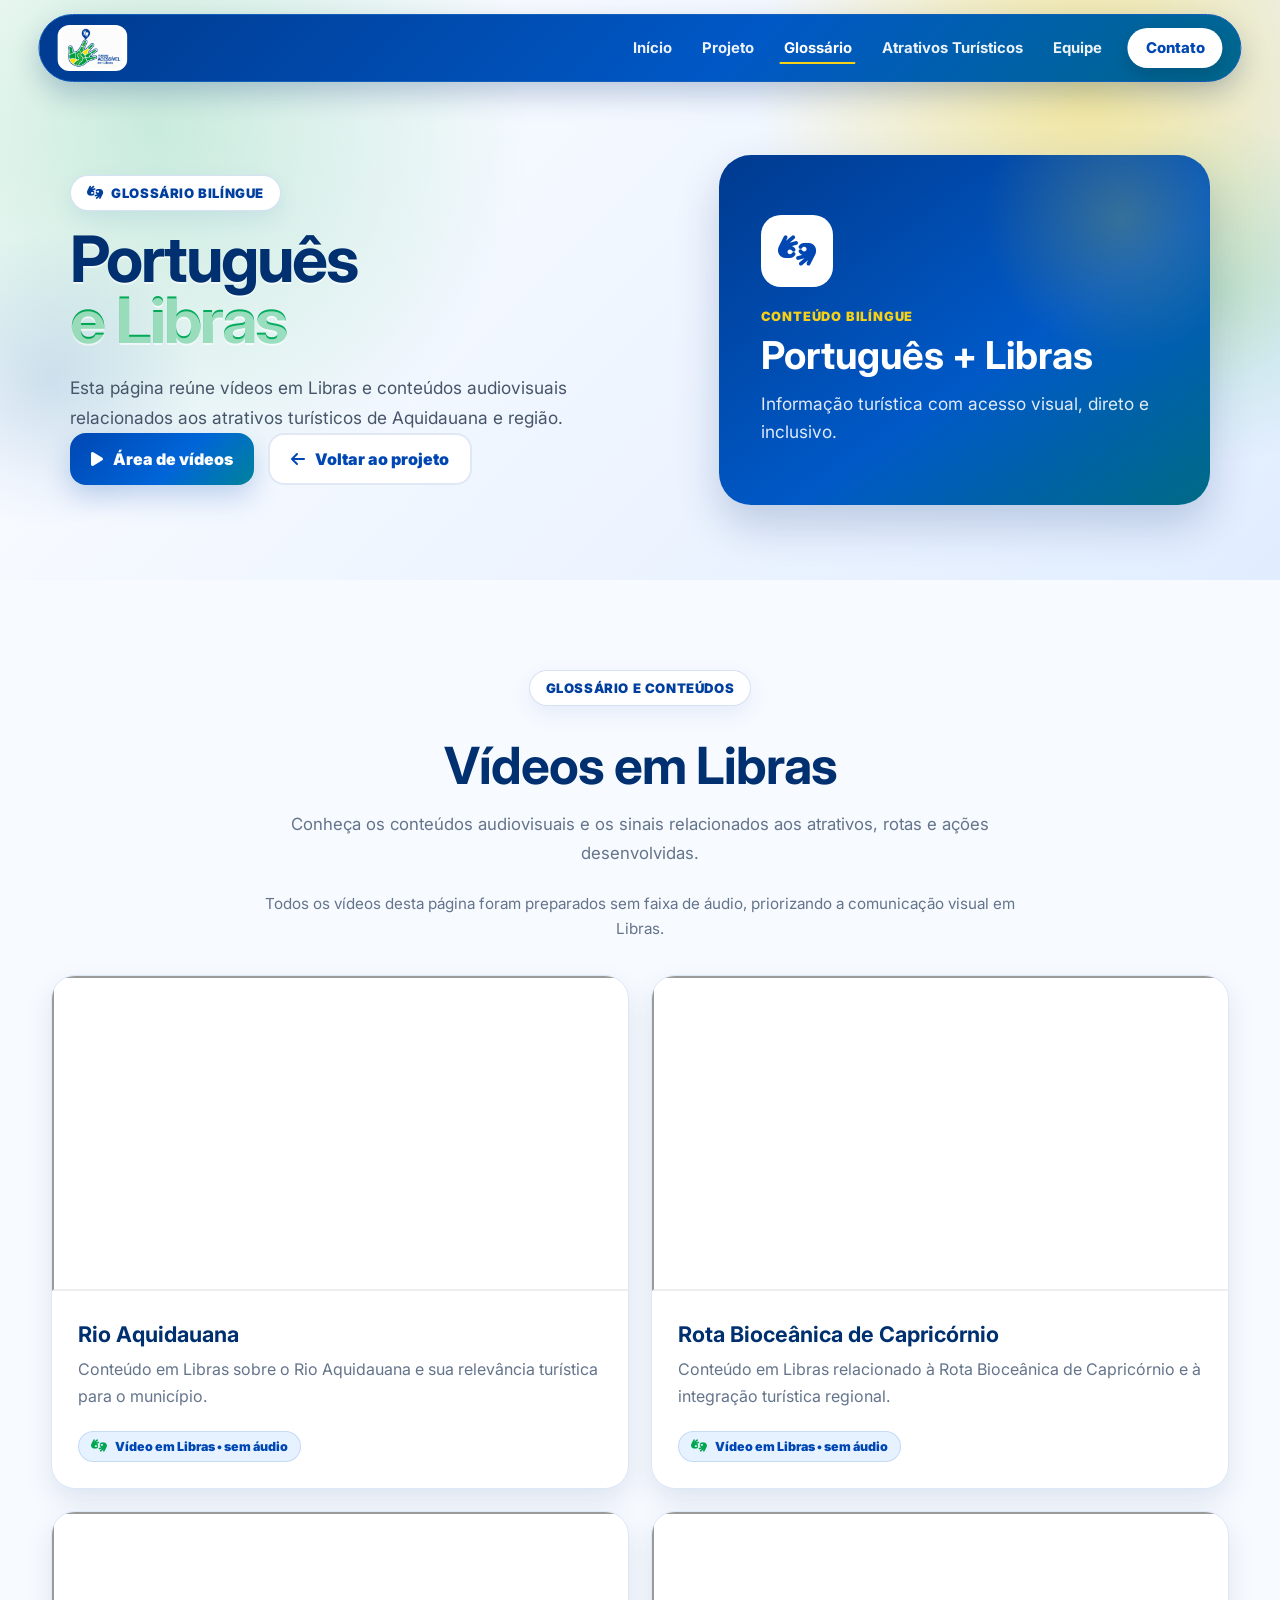
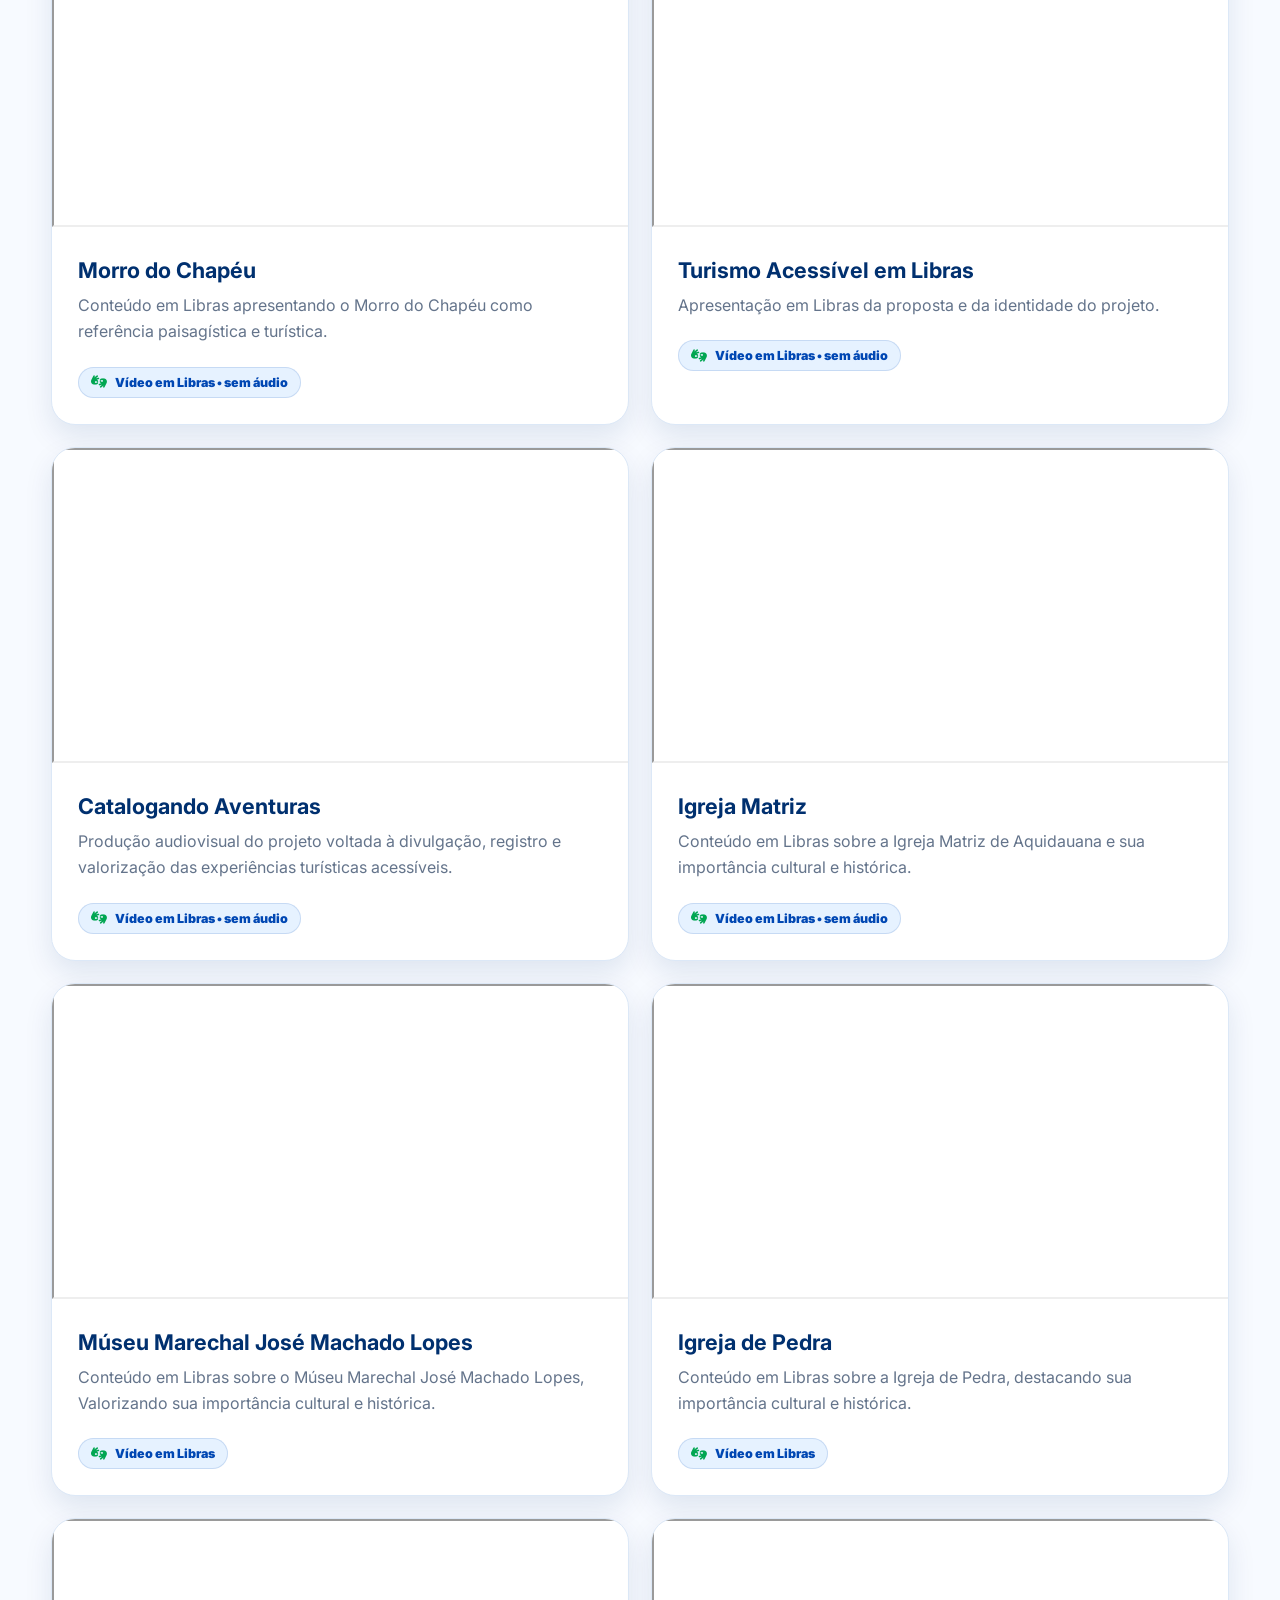
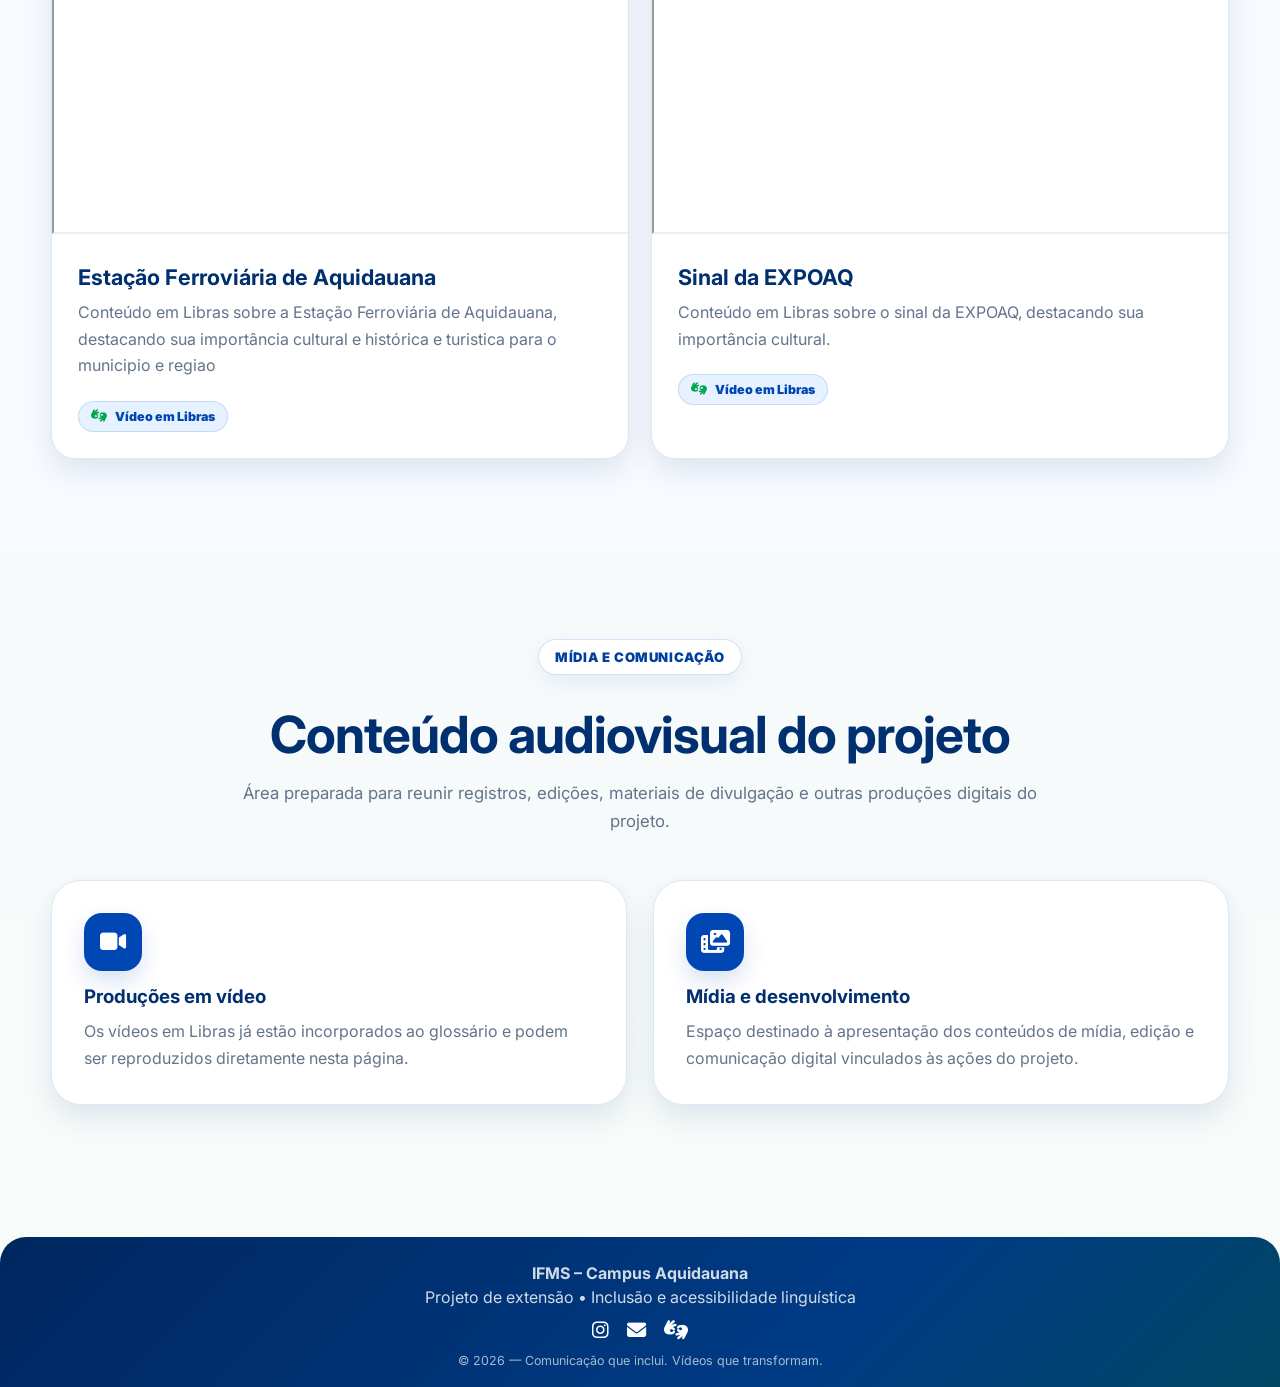
==== commit 748f78e4: "adicionando videos do site Turismo Acessivel em Libras" ====
--- a/glossario.html
+++ b/glossario.html
@@ -133,8 +133,7 @@
                         </div>
                     </article>
                     <article class="glossary-card video-card"><iframe width="580" height="315"
-                            src="https://www.youtube-nocookie.com/embed/UL6CIGsvZhYVzk5F"
-                            allow=" autoplay; encrypted-media;"
+                            src="https://www.youtube-nocookie.com/embed/Dwr6ToOD4F0" allow=" autoplay; encrypted-media;"
                             referrerpolicy="strict-origin-when-cross-origin"></iframe>
                         <div class="glossary-card-body">
                             <h3>Igreja de Pedra</h3>
@@ -150,6 +149,16 @@
                             <h3>Estação Ferroviária de Aquidauana</h3>
                             <p>Conteúdo em Libras sobre a Estação Ferroviária de Aquidauana, destacando sua importância
                                 cultural e histórica e turistica para o municipio e regiao</p><span
+                                class="video-badge"><i class="fa-solid fa-hands-asl-interpreting"></i> Vídeo em
+                                Libras</span>
+                        </div>
+                    </article>
+                    <article class="glossary-card video-card"><iframe width="580" height="315"
+                            src="https://www.youtube-nocookie.com/embed/6k9edyan8GI" allow=" autoplay; encrypted-media;"
+                            referrerpolicy="strict-origin-when-cross-origin"></iframe>
+                        <div class="glossary-card-body">
+                            <h3>Sinal da EXPOAQ</h3>
+                            <p>Conteúdo em Libras sobre o sinal da EXPOAQ, destacando sua importância cultural.</p><span
                                 class="video-badge"><i class="fa-solid fa-hands-asl-interpreting"></i> Vídeo em
                                 Libras</span>
                         </div>
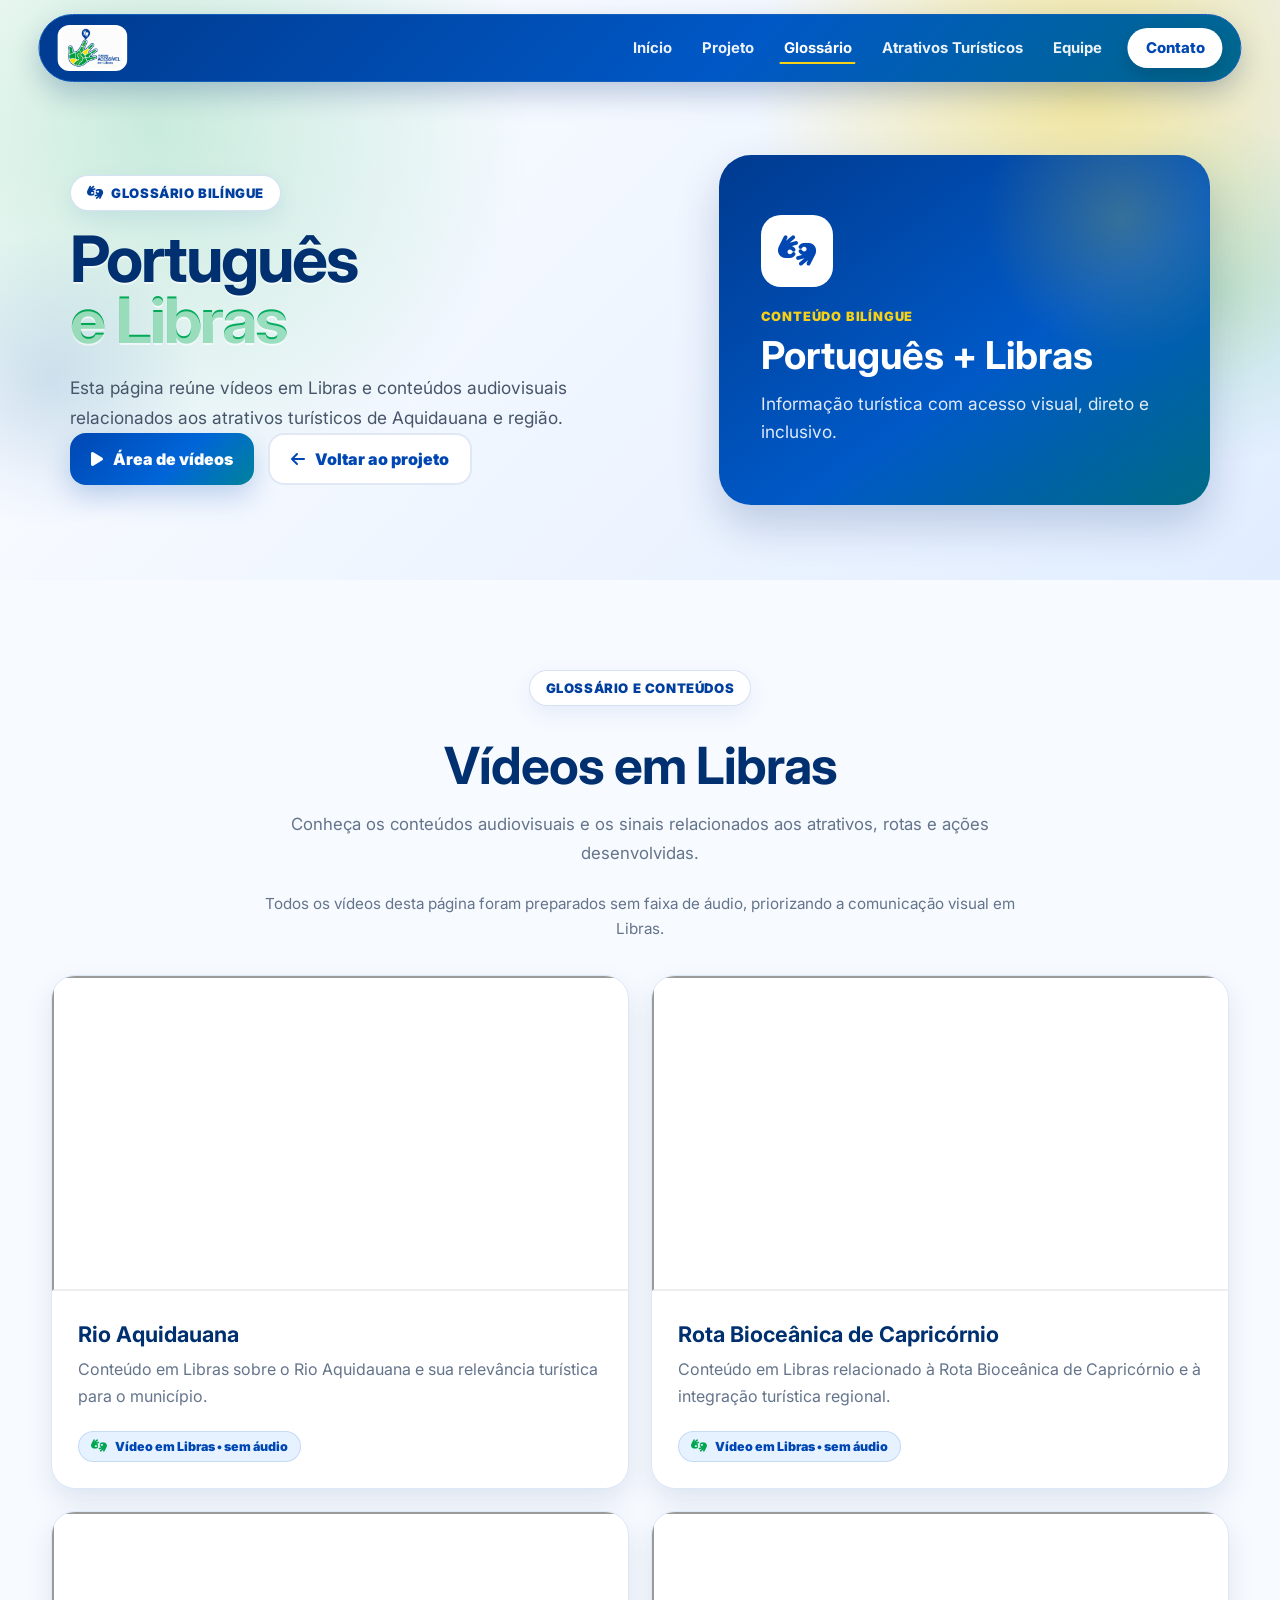
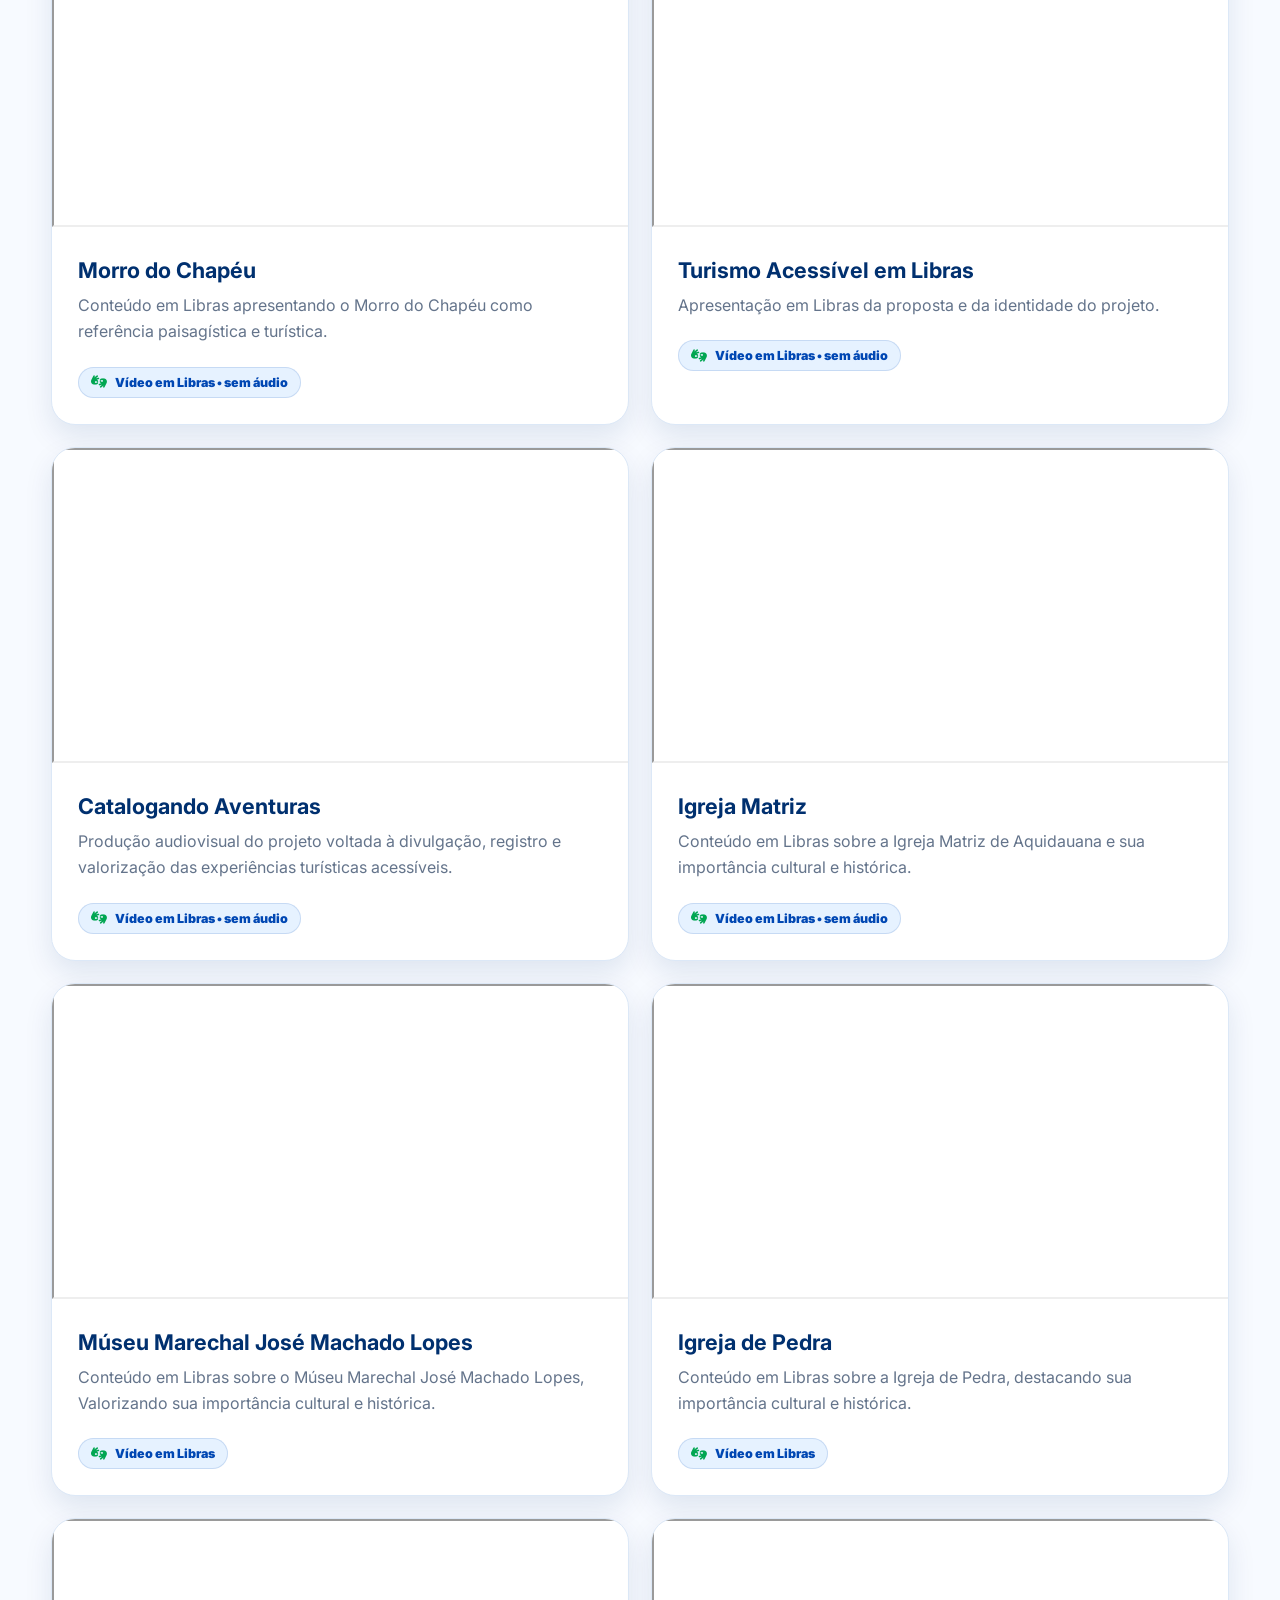
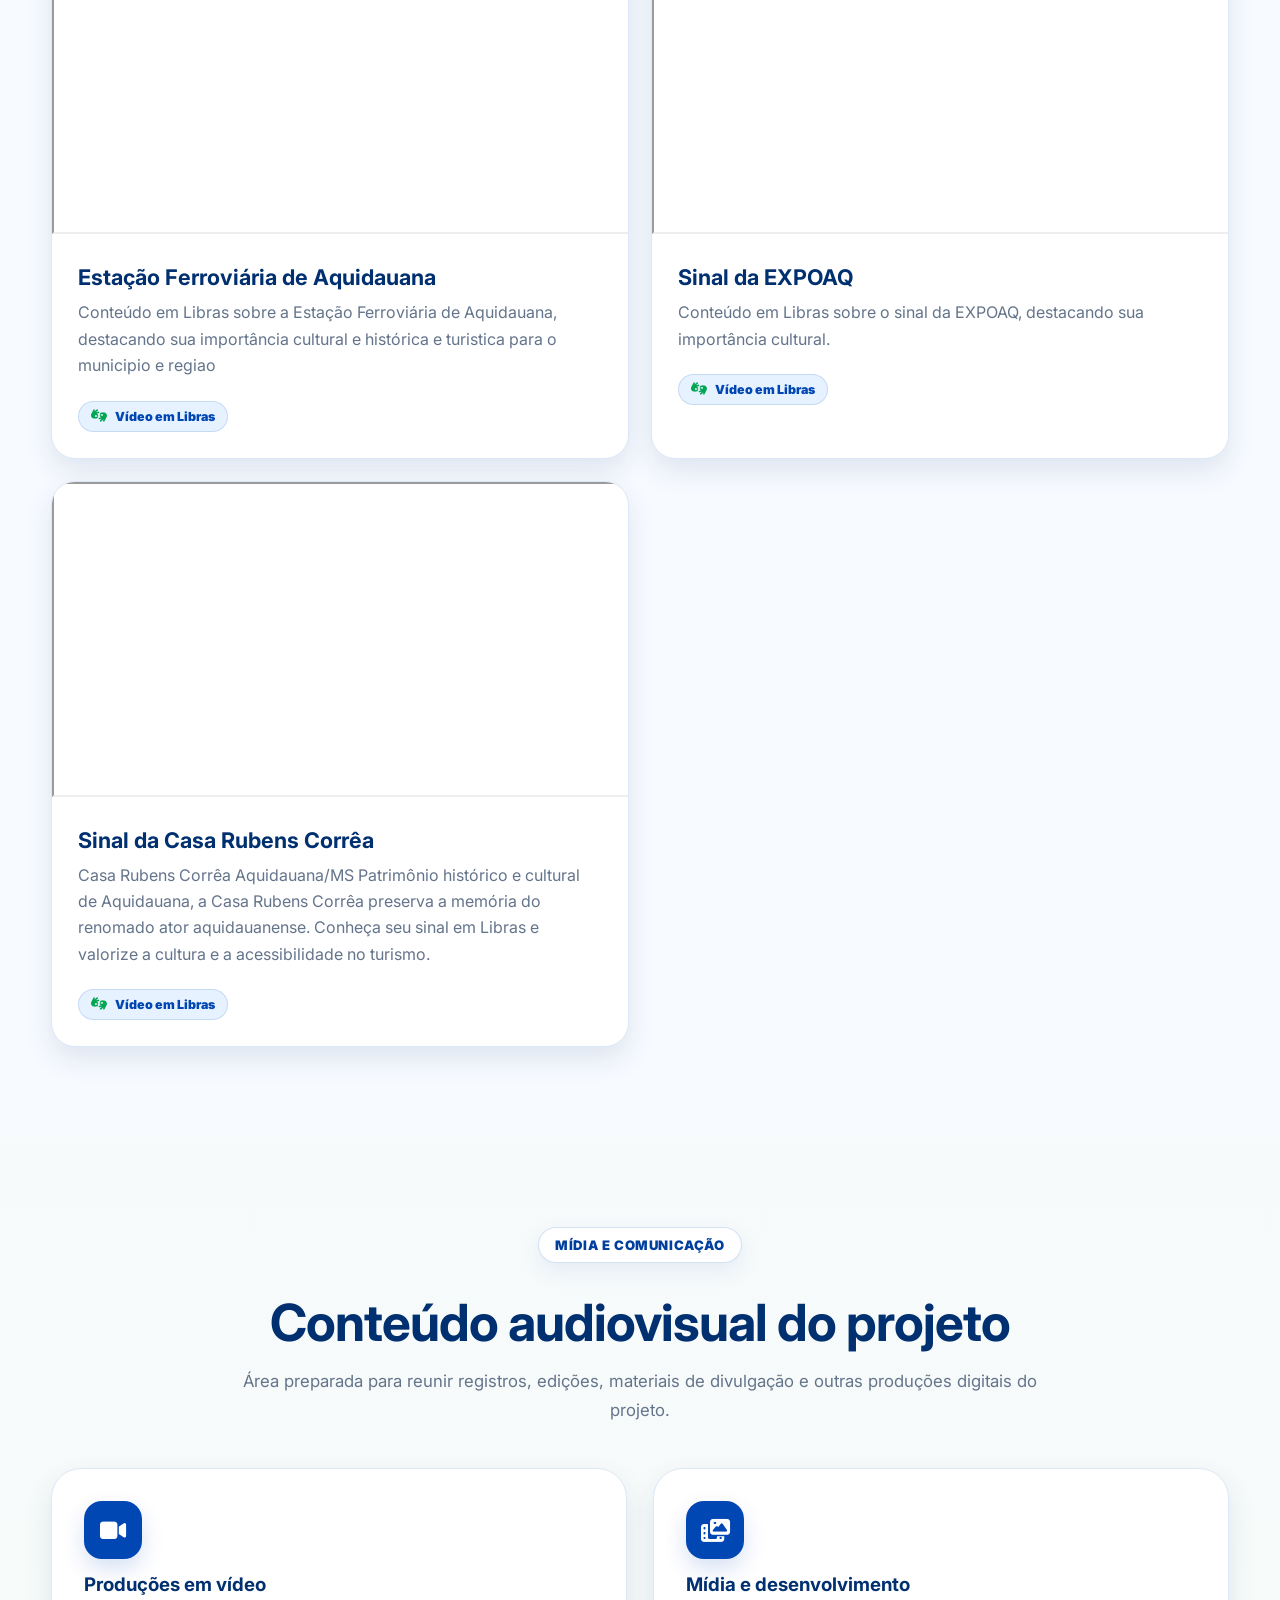
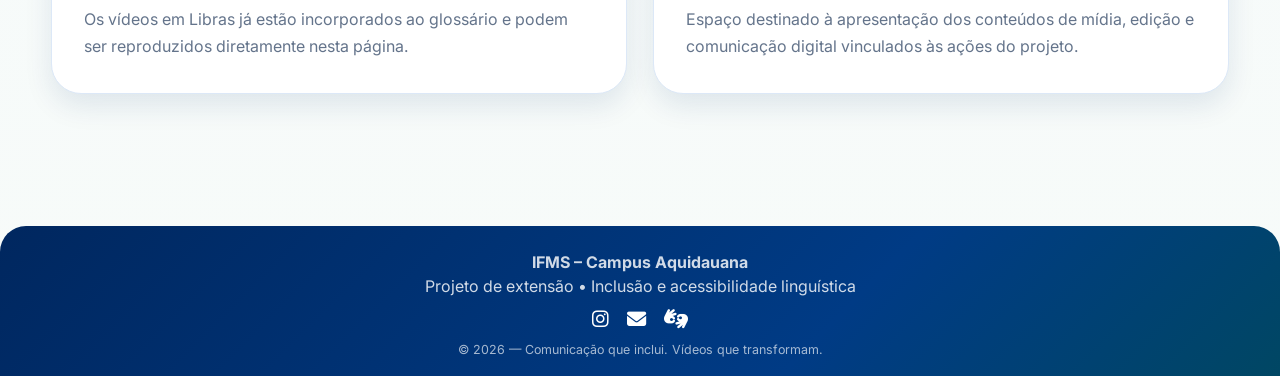
==== commit a7c02cee: "adicionando videos do site Turismo Acessivel em Libras" ====
--- a/glossario.html
+++ b/glossario.html
@@ -163,6 +163,19 @@
                                 Libras</span>
                         </div>
                     </article>
+                    <article class="glossary-card video-card"><iframe width="580" height="315"
+                            src="https://www.youtube-nocookie.com/embed/g-L4fkXV-10" allow=" autoplay; encrypted-media;"
+                            referrerpolicy="strict-origin-when-cross-origin"></iframe>
+                        <div class="glossary-card-body">
+                            <h3>Sinal da Casa Rubens Corrêa</h3>
+                            <p>Casa Rubens Corrêa Aquidauana/MS
+                                Patrimônio histórico e cultural de Aquidauana, a Casa Rubens Corrêa preserva a memória
+                                do renomado ator aquidauanense. Conheça seu sinal em Libras e valorize a cultura e a
+                                acessibilidade no turismo.</p><span class="video-badge"><i
+                                    class="fa-solid fa-hands-asl-interpreting"></i> Vídeo em
+                                Libras</span>
+                        </div>
+                    </article>
                 </div>
             </div>
         </section>
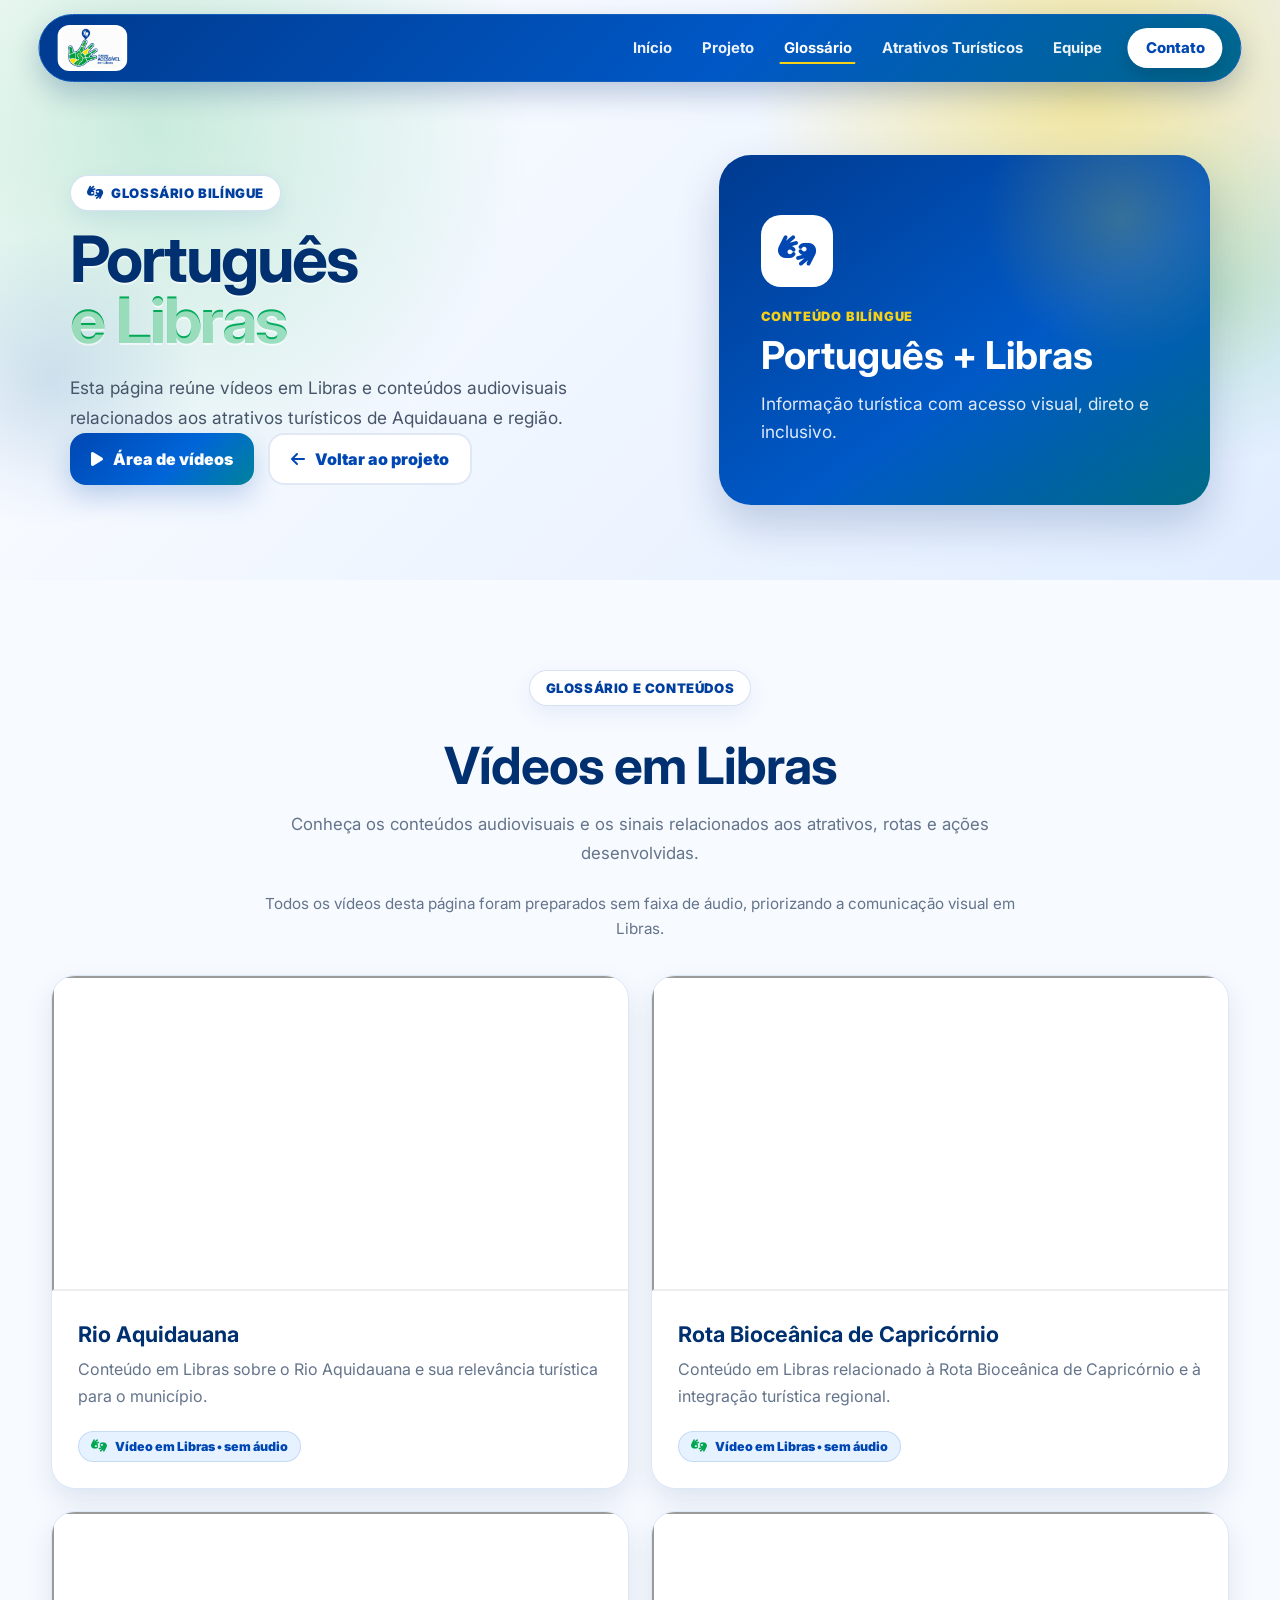
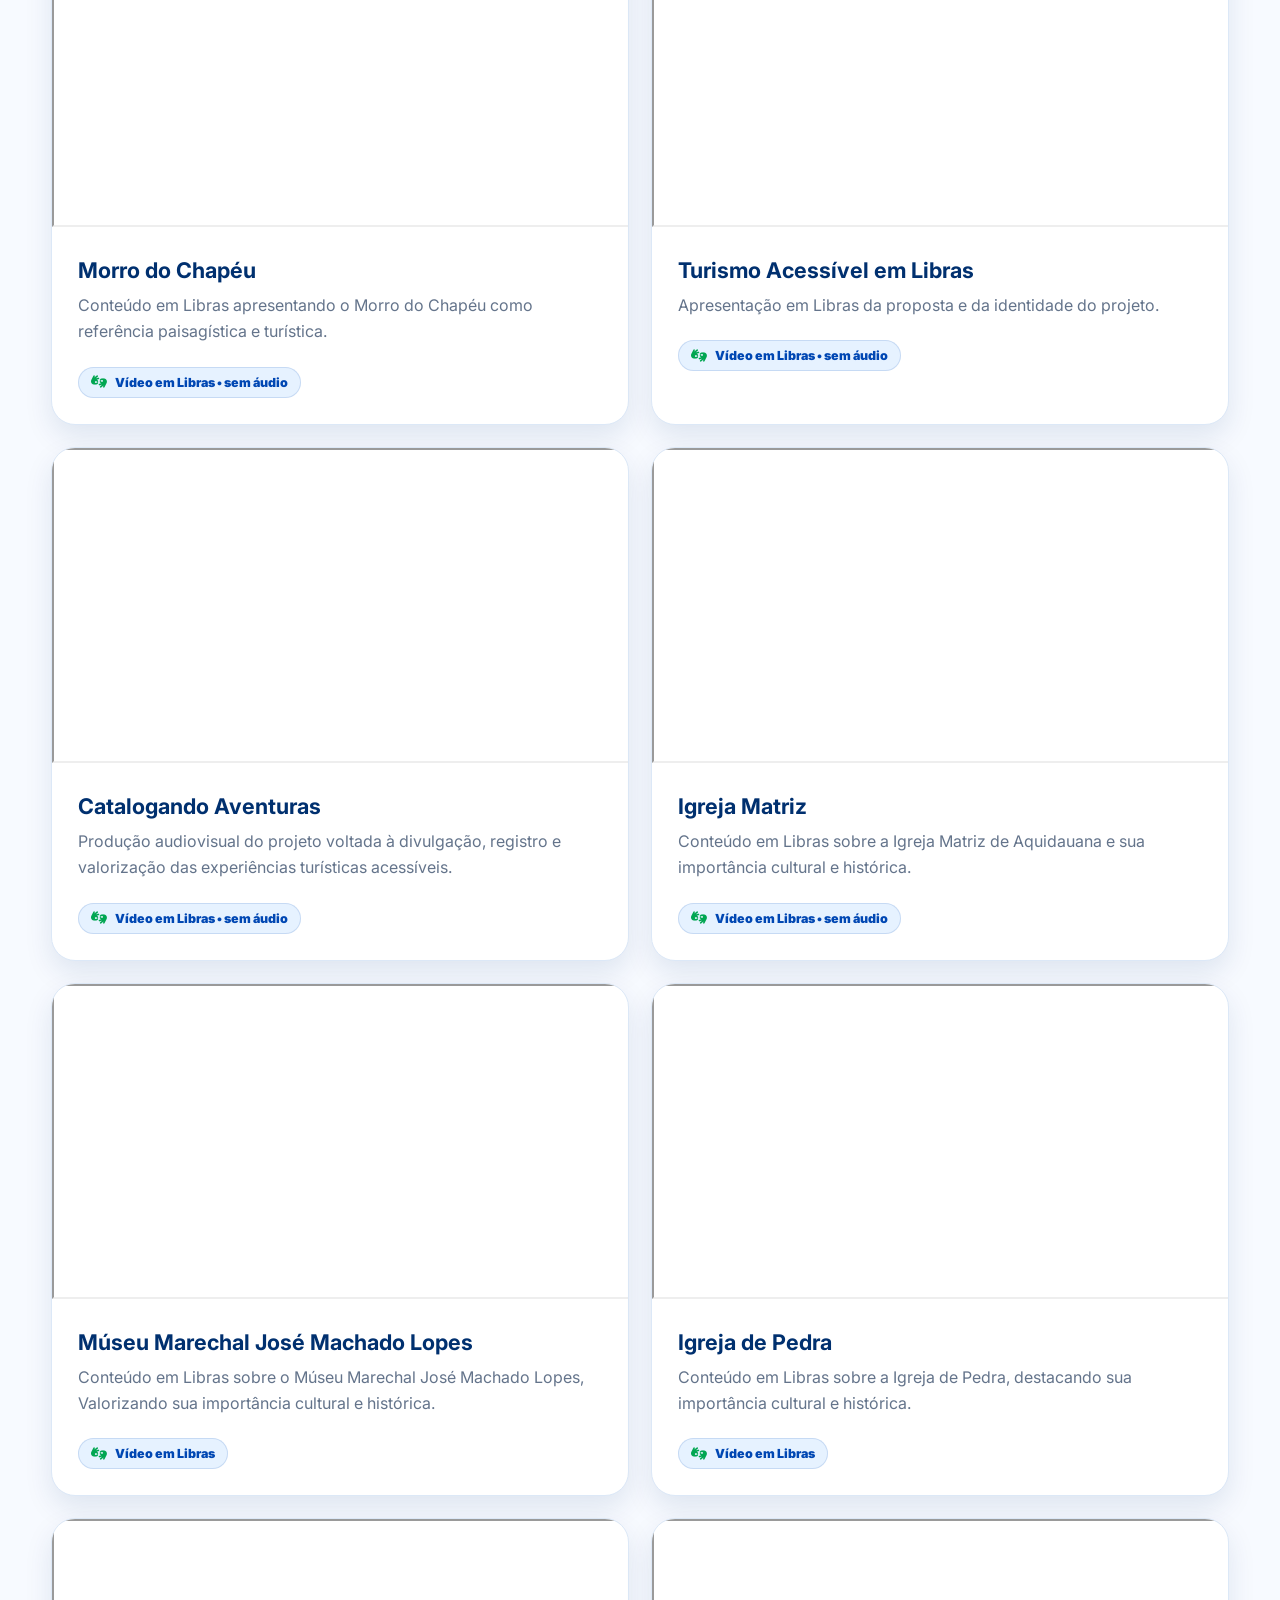
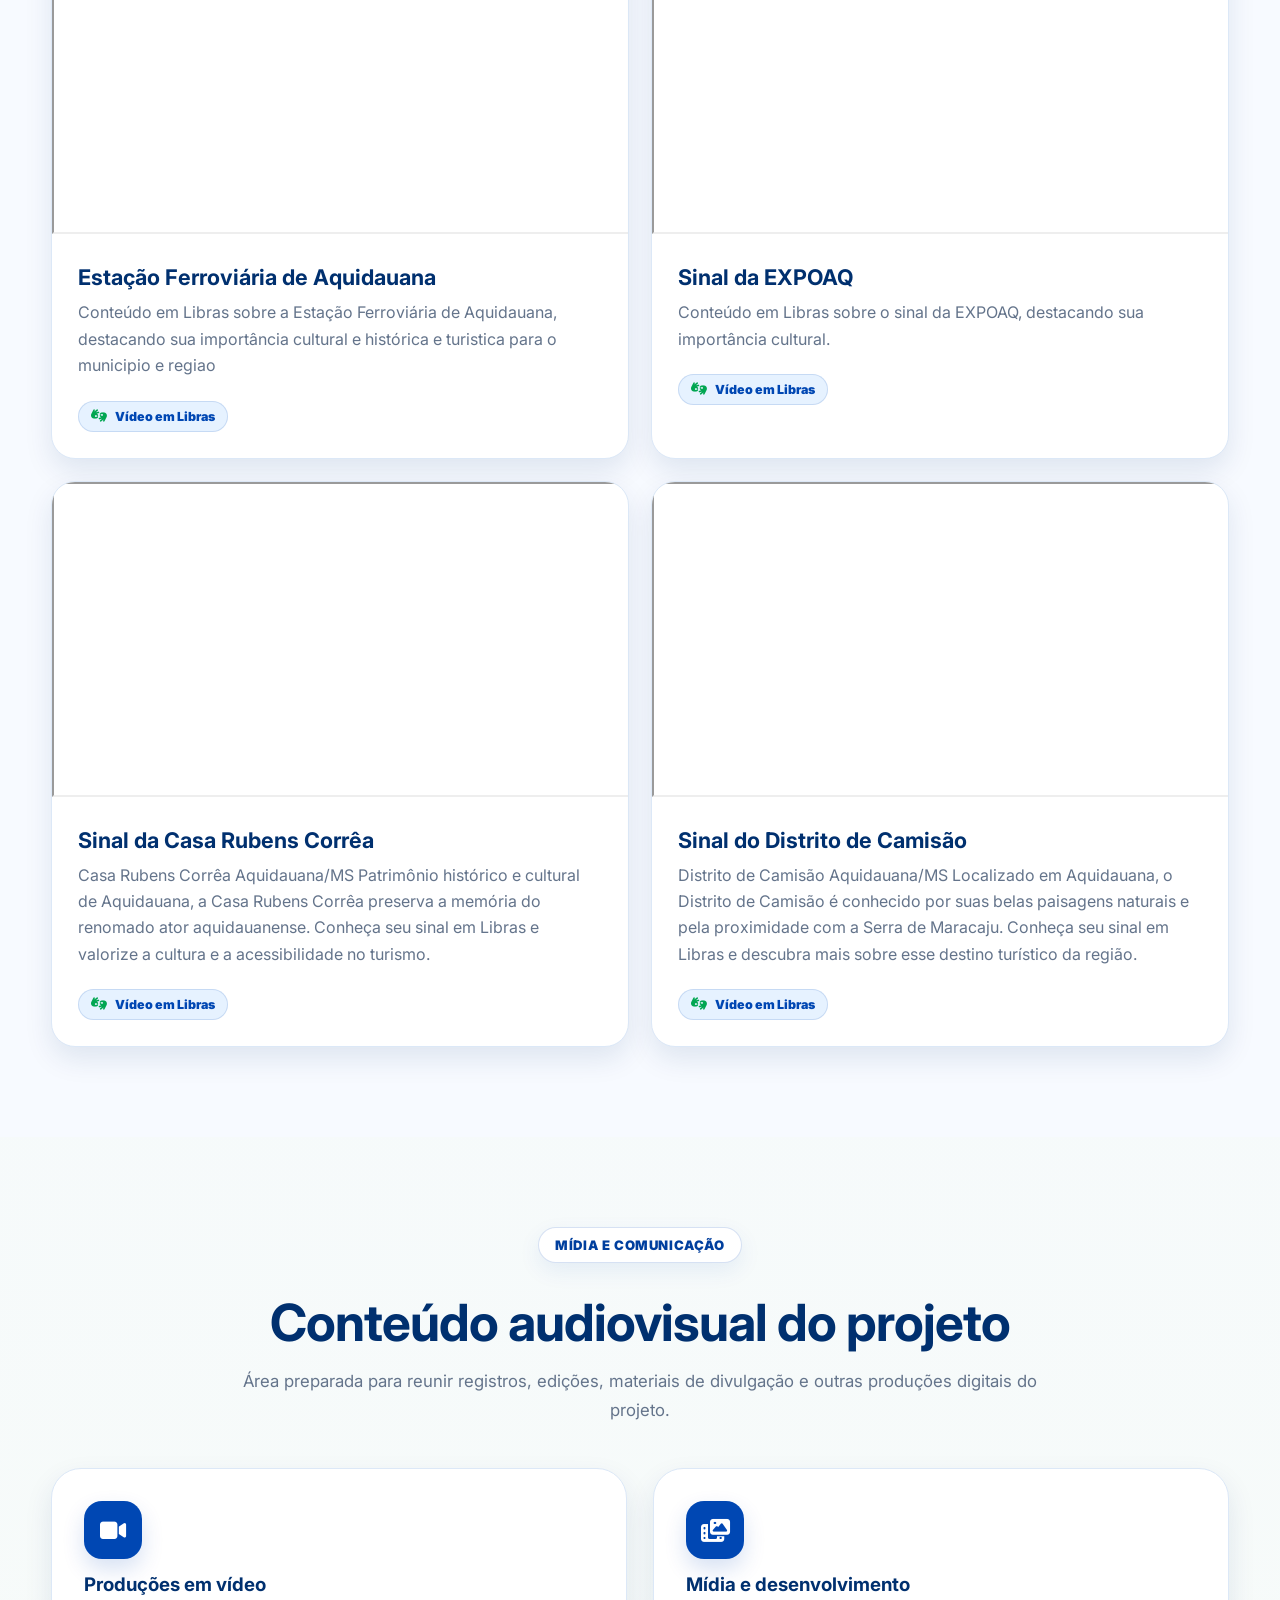
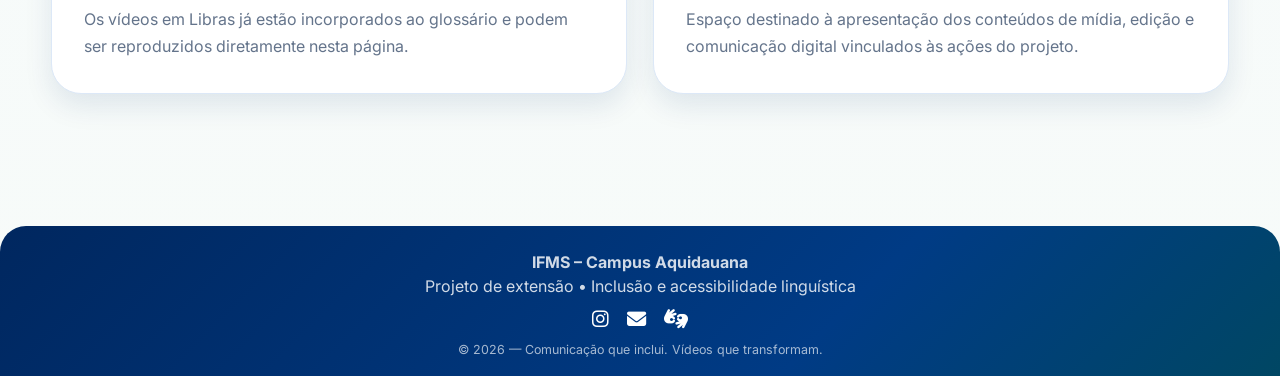
==== commit 988c799e: "adicionando videos do site Turismo Acessivel em Libras" ====
--- a/glossario.html
+++ b/glossario.html
@@ -176,6 +176,20 @@
                                 Libras</span>
                         </div>
                     </article>
+                    <article class="glossary-card video-card"><iframe width="580" height="315"
+                            src="https://www.youtube-nocookie.com/embed/lF1_MqzBKHg" allow=" autoplay; encrypted-media;"
+                            referrerpolicy="strict-origin-when-cross-origin"></iframe>
+                        <div class="glossary-card-body">
+                            <h3>Sinal do Distrito de Camisão</h3>
+                            <p>Distrito de Camisão Aquidauana/MS
+
+                                Localizado em Aquidauana, o Distrito de Camisão é conhecido por suas belas paisagens
+                                naturais e pela proximidade com a Serra de Maracaju. Conheça seu sinal em Libras e
+                                descubra mais sobre esse destino turístico da região.</p><span class="video-badge"><i
+                                    class="fa-solid fa-hands-asl-interpreting"></i> Vídeo em
+                                Libras</span>
+                        </div>
+                    </article>
                 </div>
             </div>
         </section>
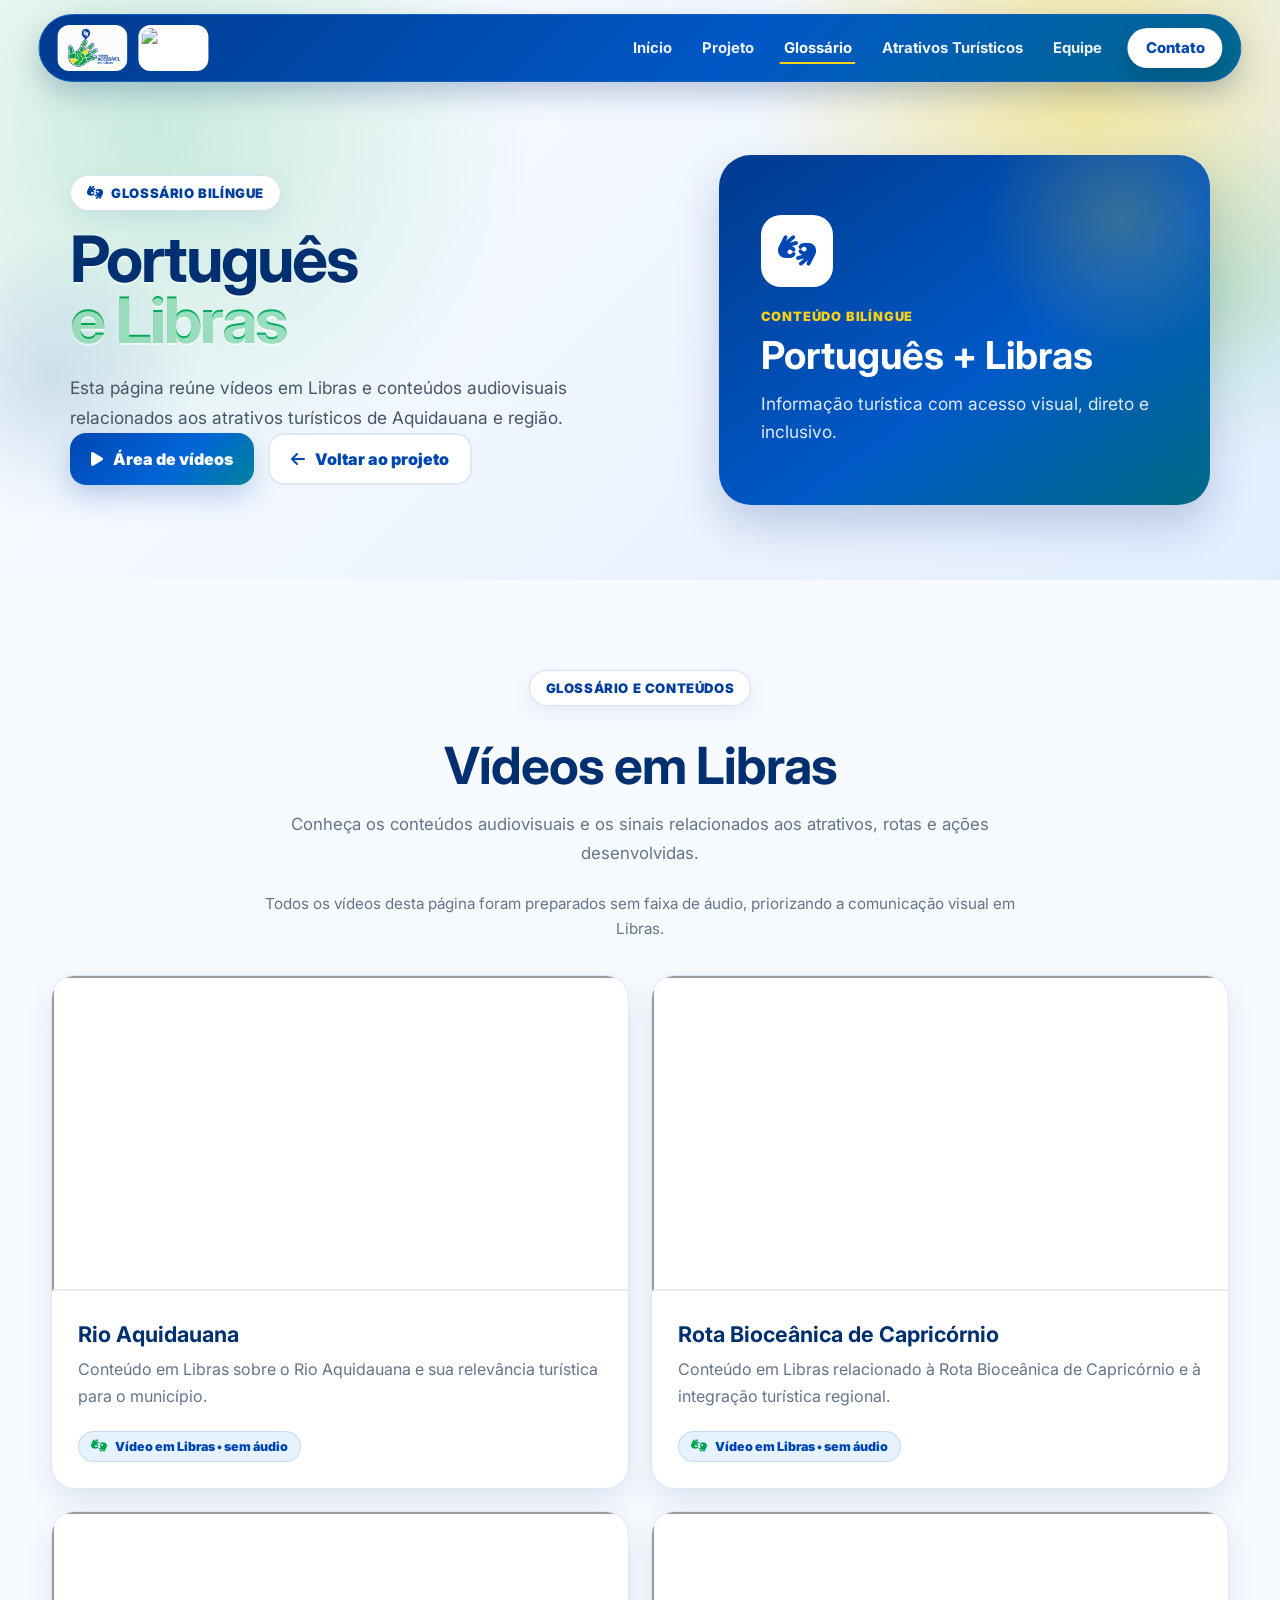
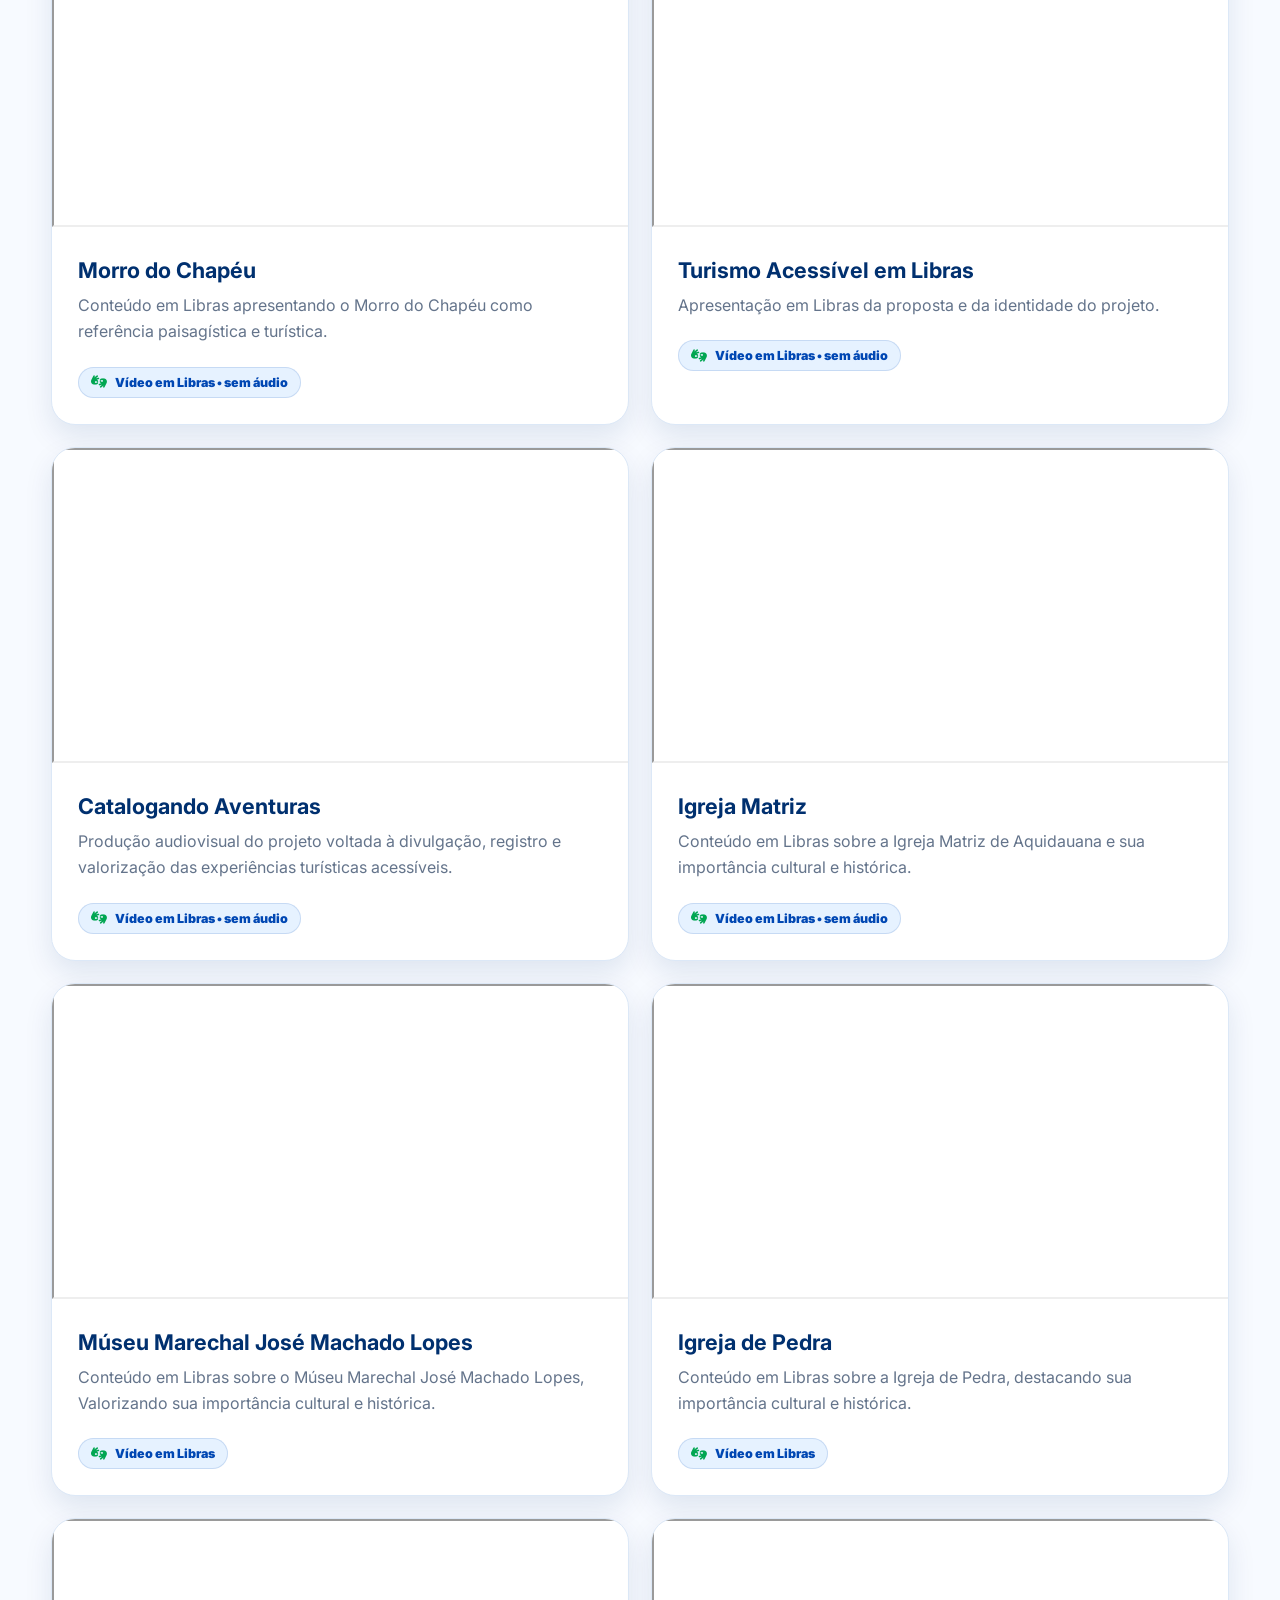
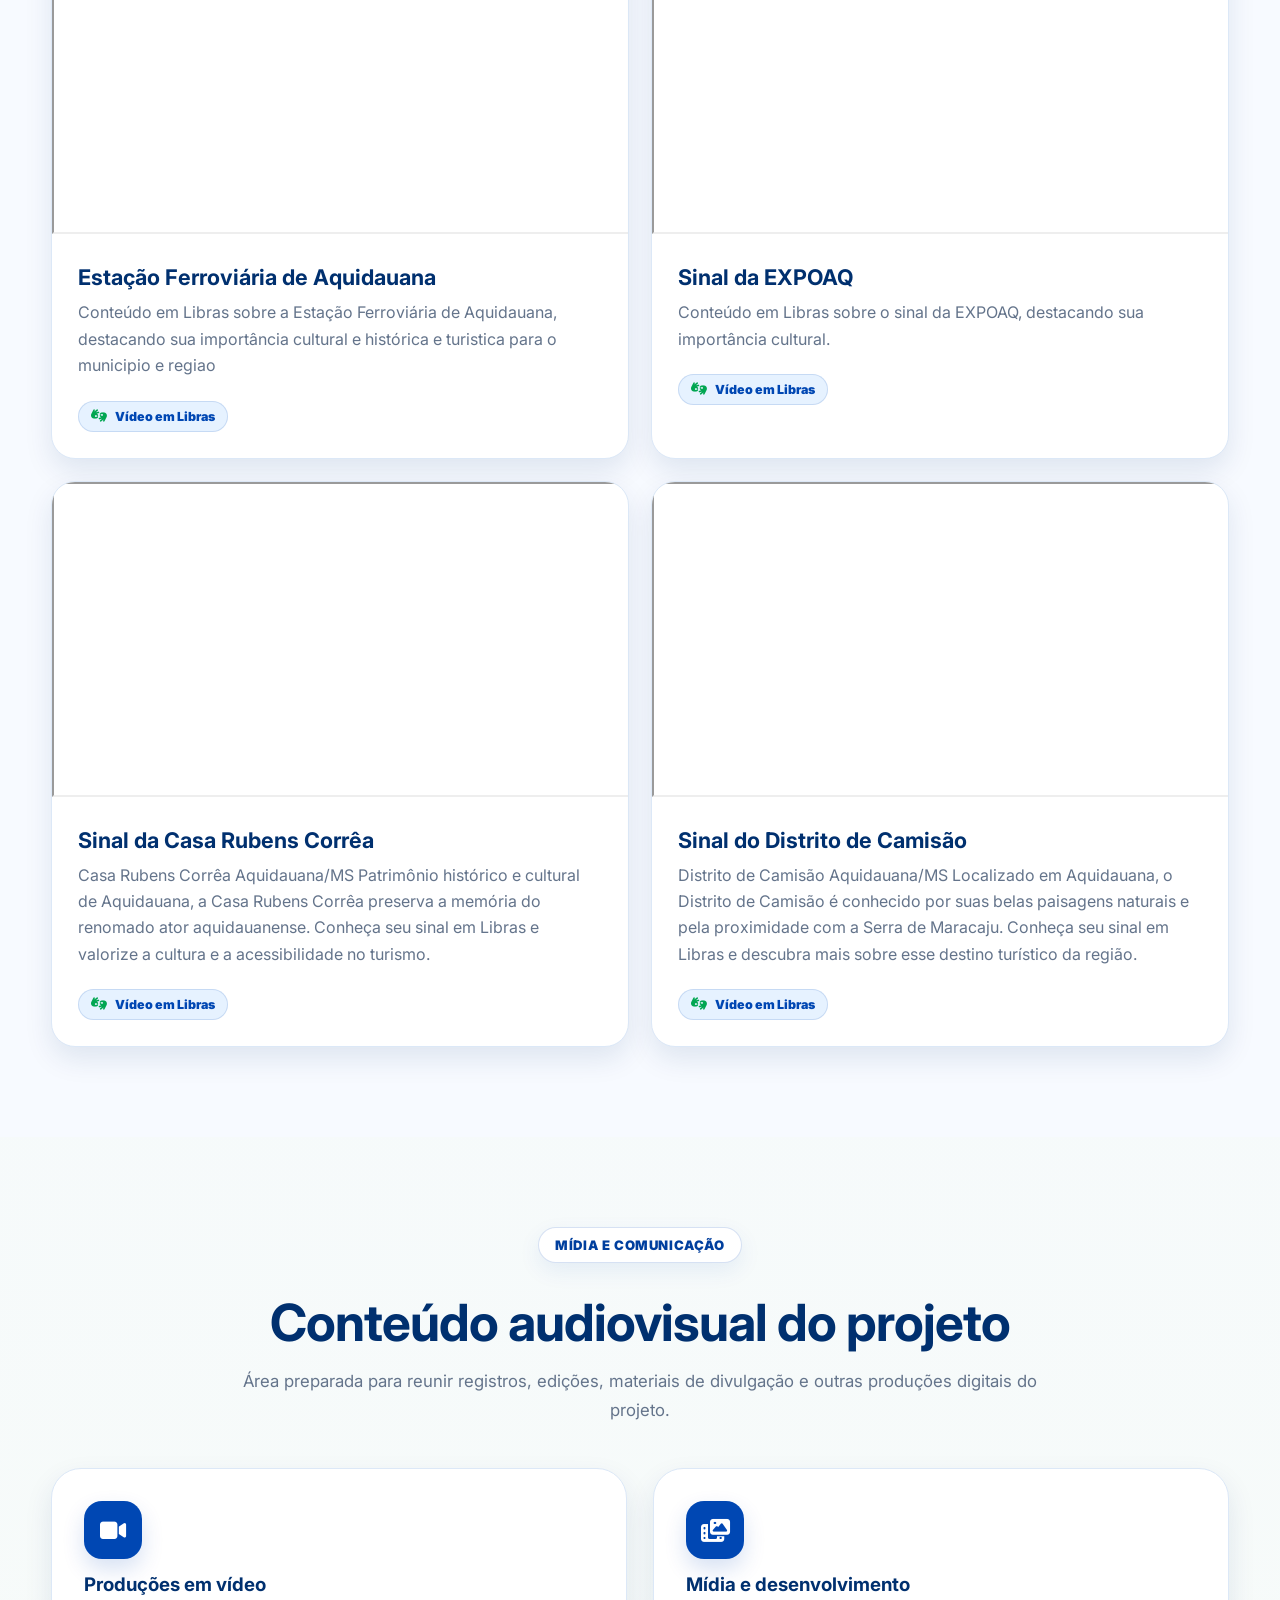
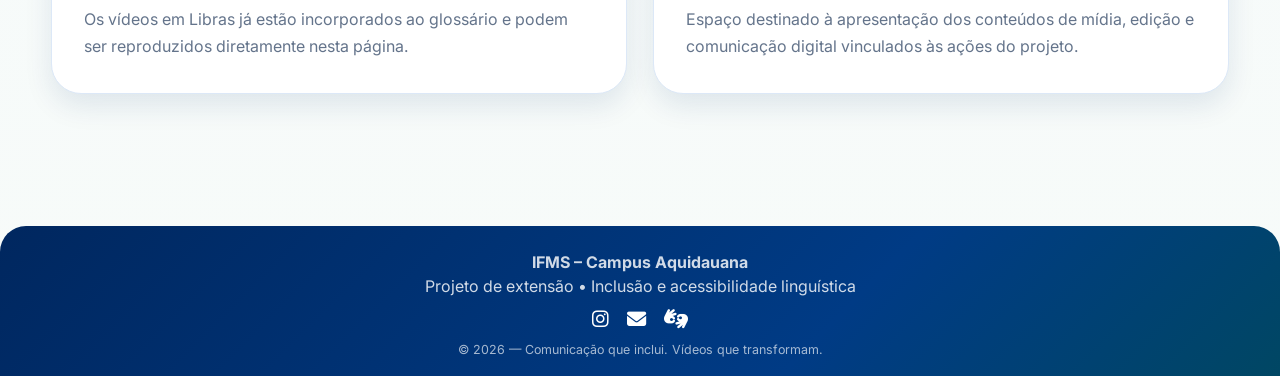
==== commit 5f58d05d: "Adiciona logo do IFMS ao glossario" ====
--- a/glossario.html
+++ b/glossario.html
@@ -18,7 +18,7 @@
     <header>
         <a class="brand brand-logo-only" href="index.html">
             <img alt="Identidade visual do projeto" src="imagens/logo_turismo_acessivel.jpeg" />
-
+            <img class="logo-ifms" src="imagens/logo-ifms.png" alt="Instituto Federal de Mato Grosso do Sul" />
         </a>
         <nav>
             <a href="index.html">Início</a>
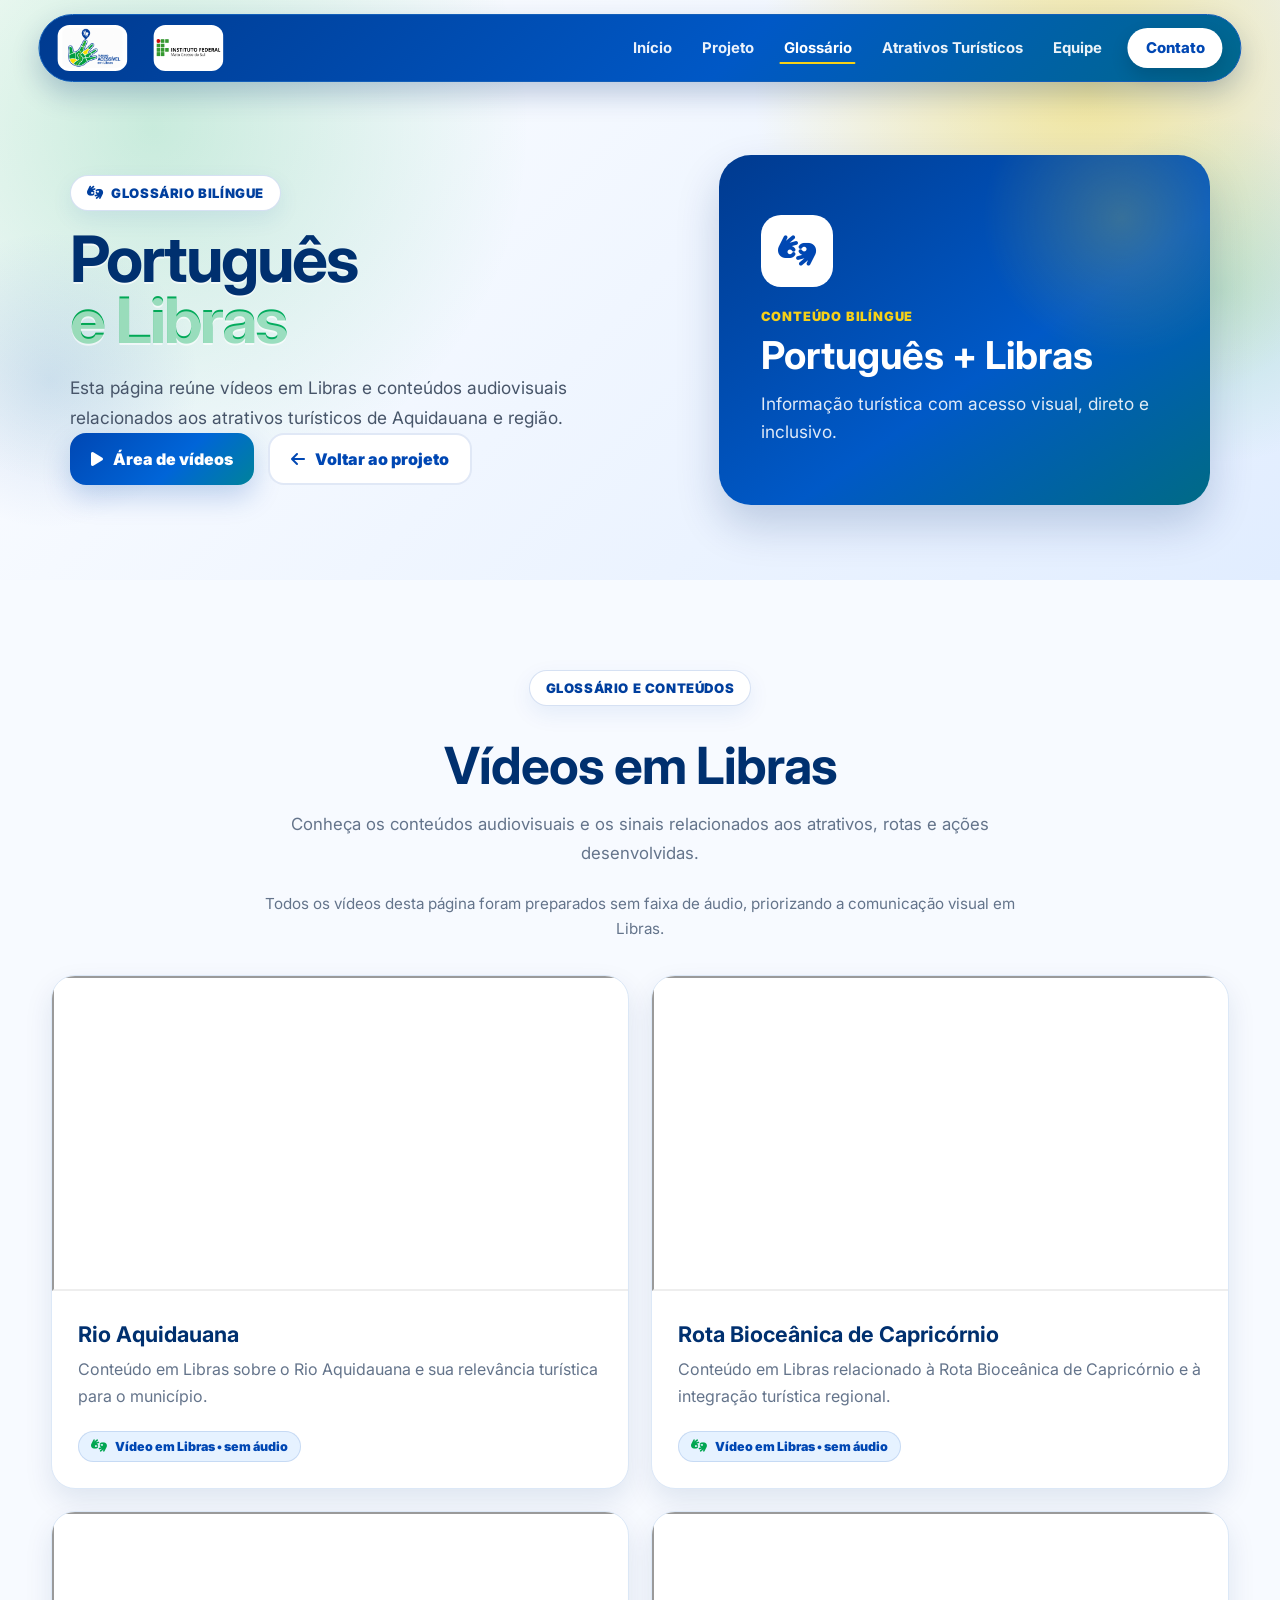
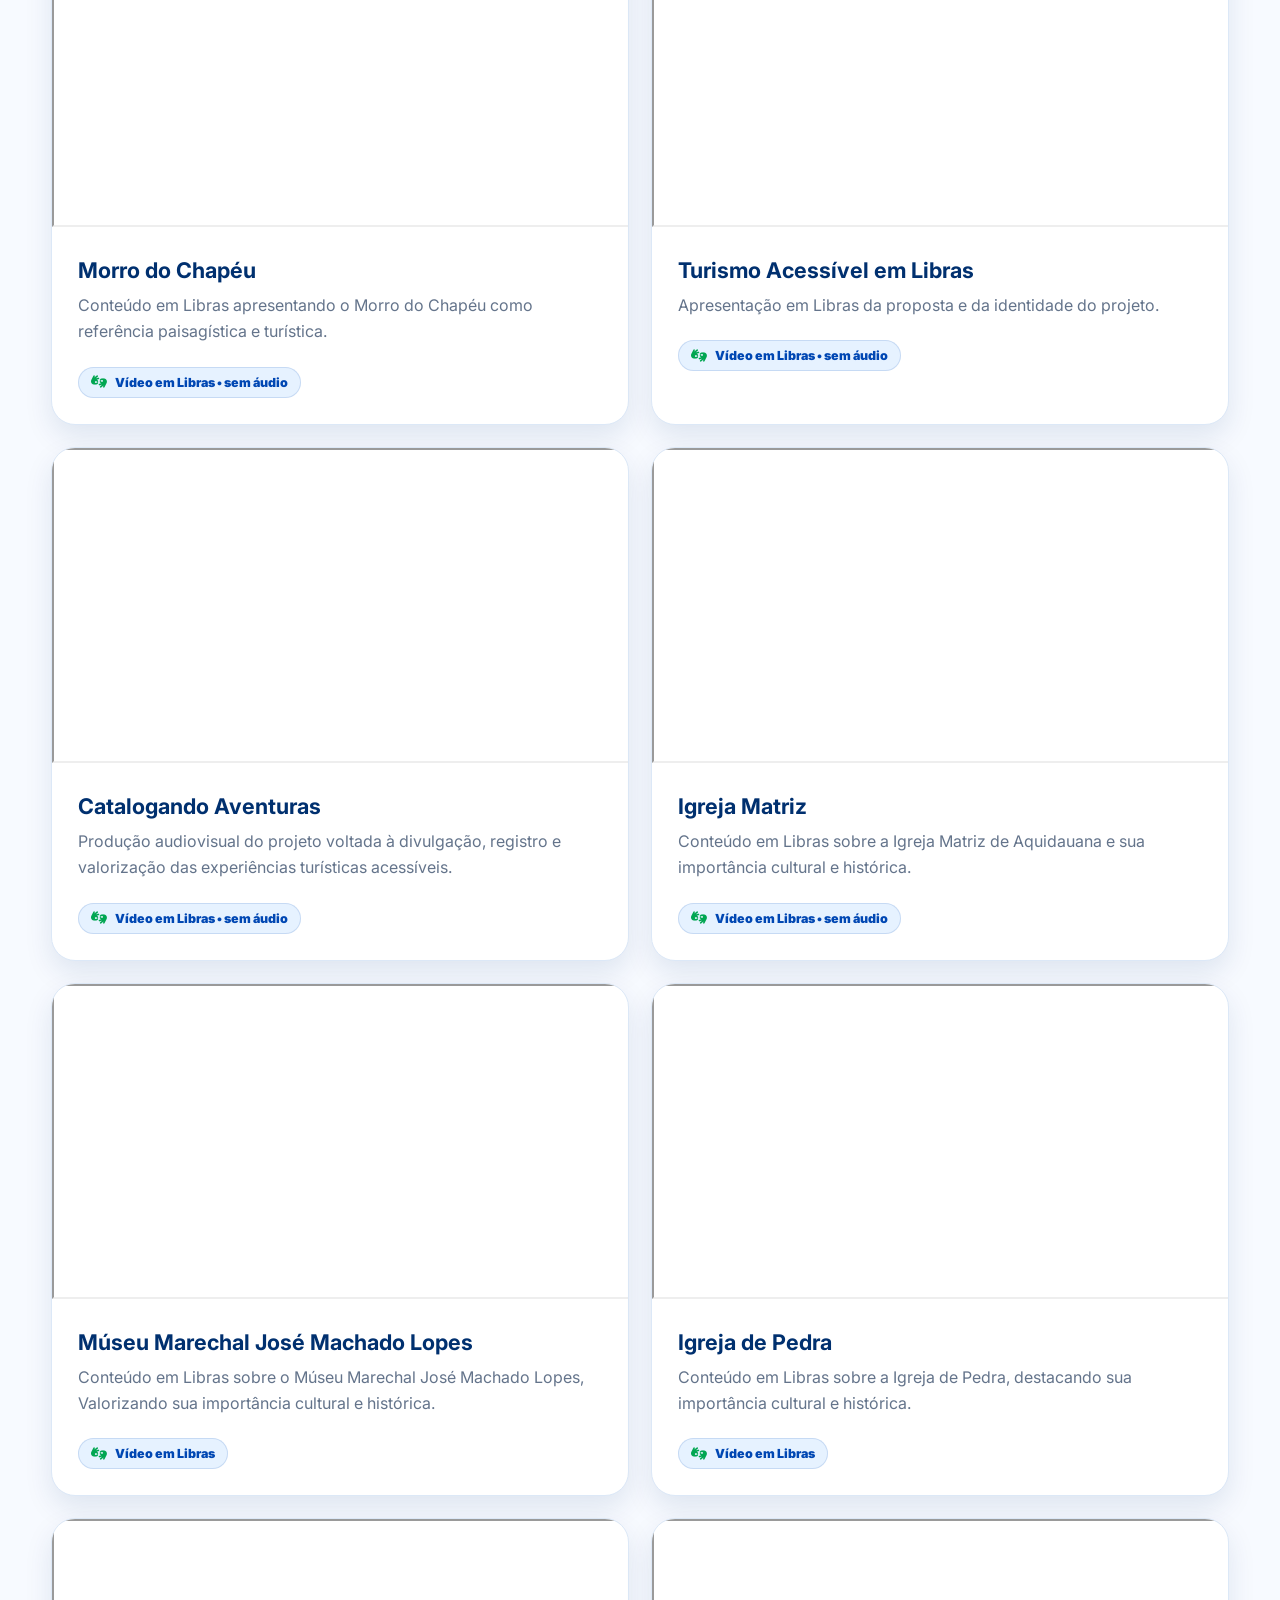
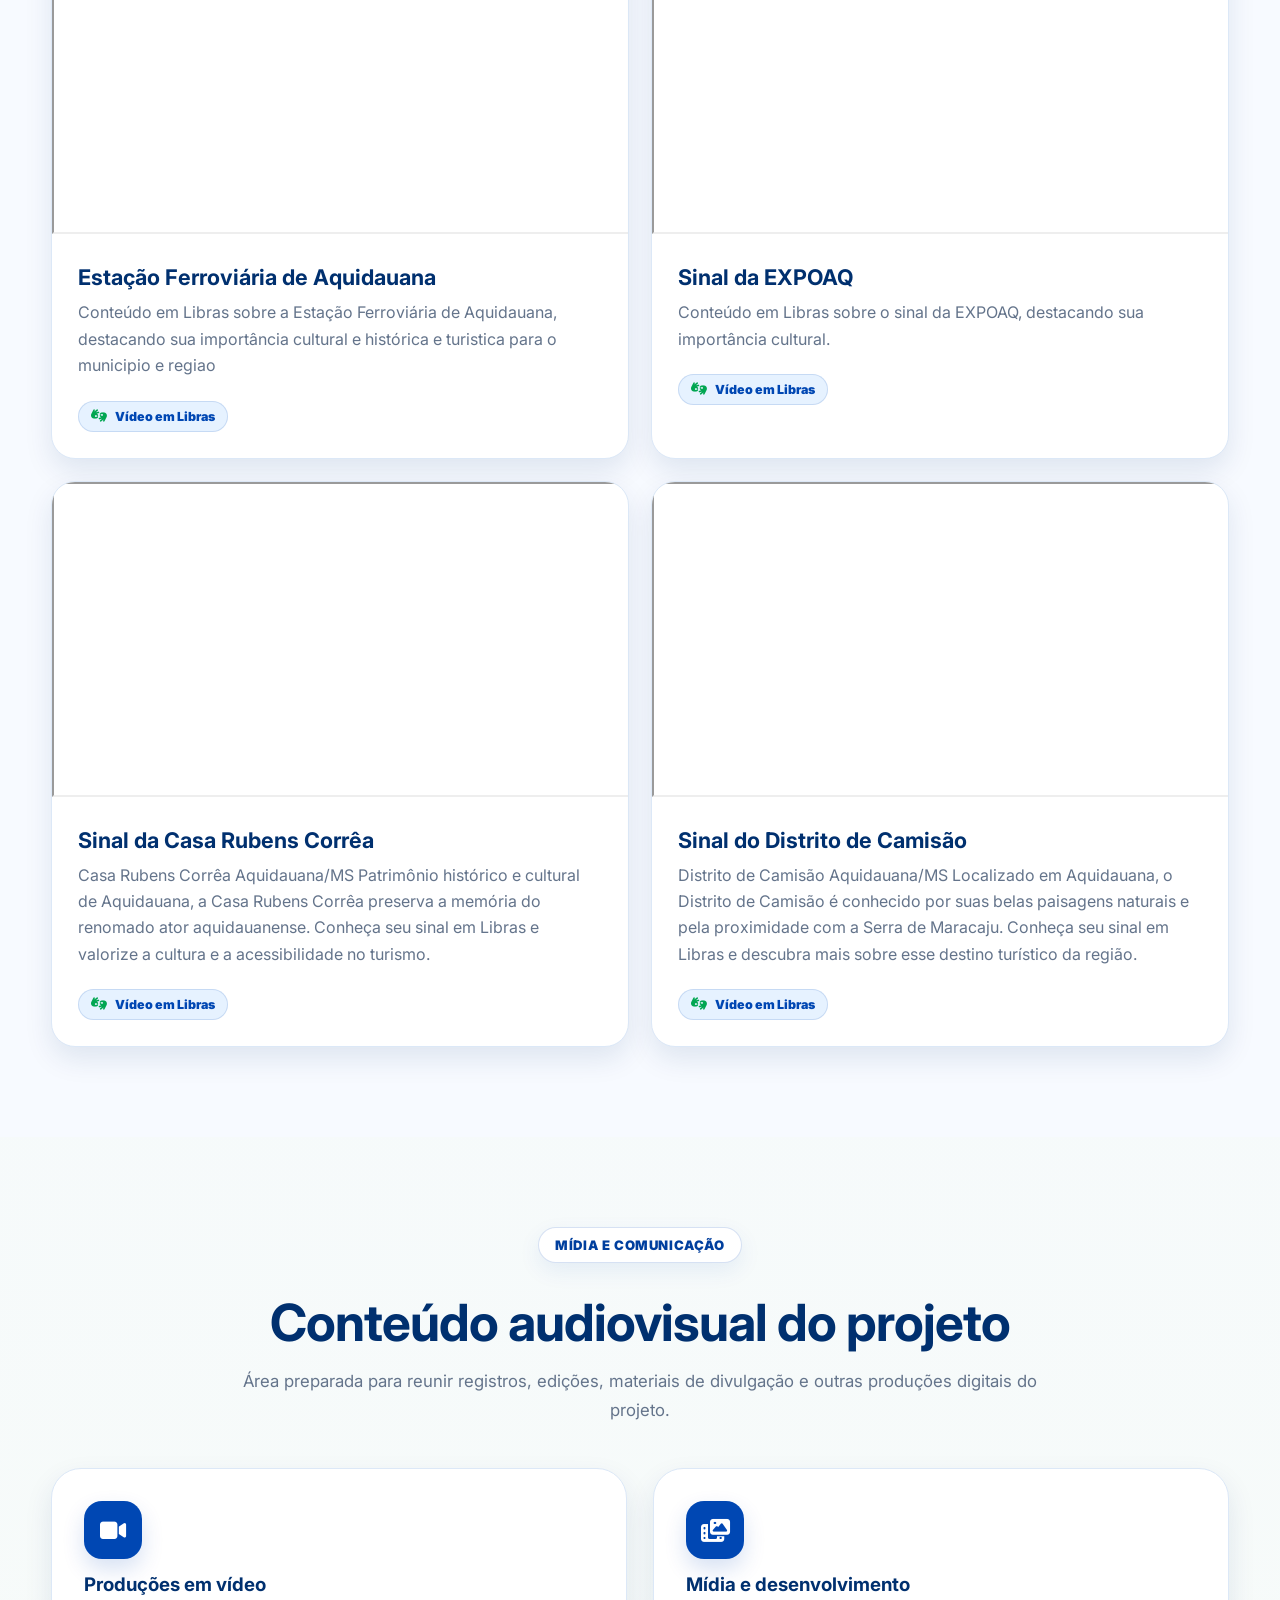
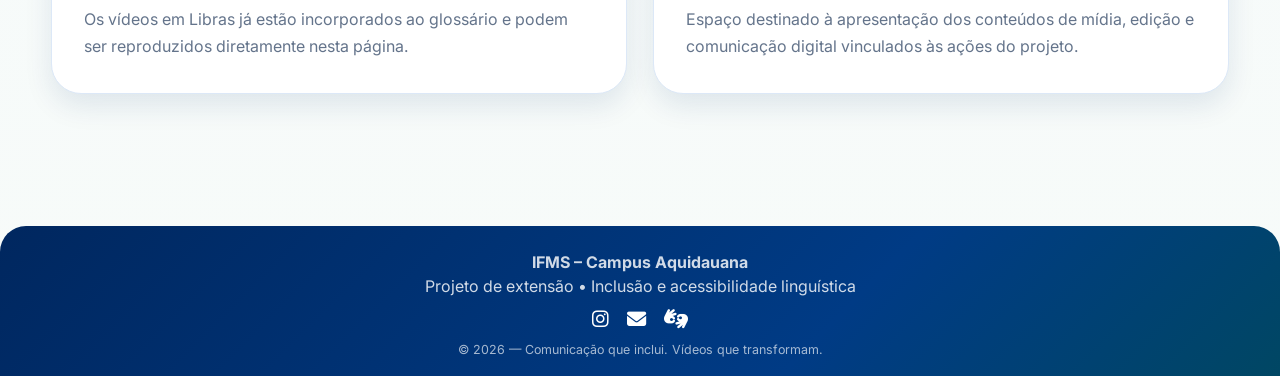
==== commit e2c9380d: "Adiciona logo do IFMS ao site" ====
--- a/glossario.html
+++ b/glossario.html
@@ -18,7 +18,7 @@
     <header>
         <a class="brand brand-logo-only" href="index.html">
             <img alt="Identidade visual do projeto" src="imagens/logo_turismo_acessivel.jpeg" />
-            <img class="logo-ifms" src="imagens/logo-ifms.png" alt="Instituto Federal de Mato Grosso do Sul" />
+            <img class="logo-ifms" src="imagens/ifms-logo.png" alt="Instituto Federal de Mato Grosso do Sul" />
         </a>
         <nav>
             <a href="index.html">Início</a>
--- a/css/style.css
+++ b/css/style.css
@@ -1806,4 +1806,11 @@
     padding: 27px 23px;
     border-radius: 24px;
   }
+}
+
+.logo-ifms {
+  height: 58px;
+  width: auto;
+  object-fit: contain;
+  margin-left: 15px;
 }
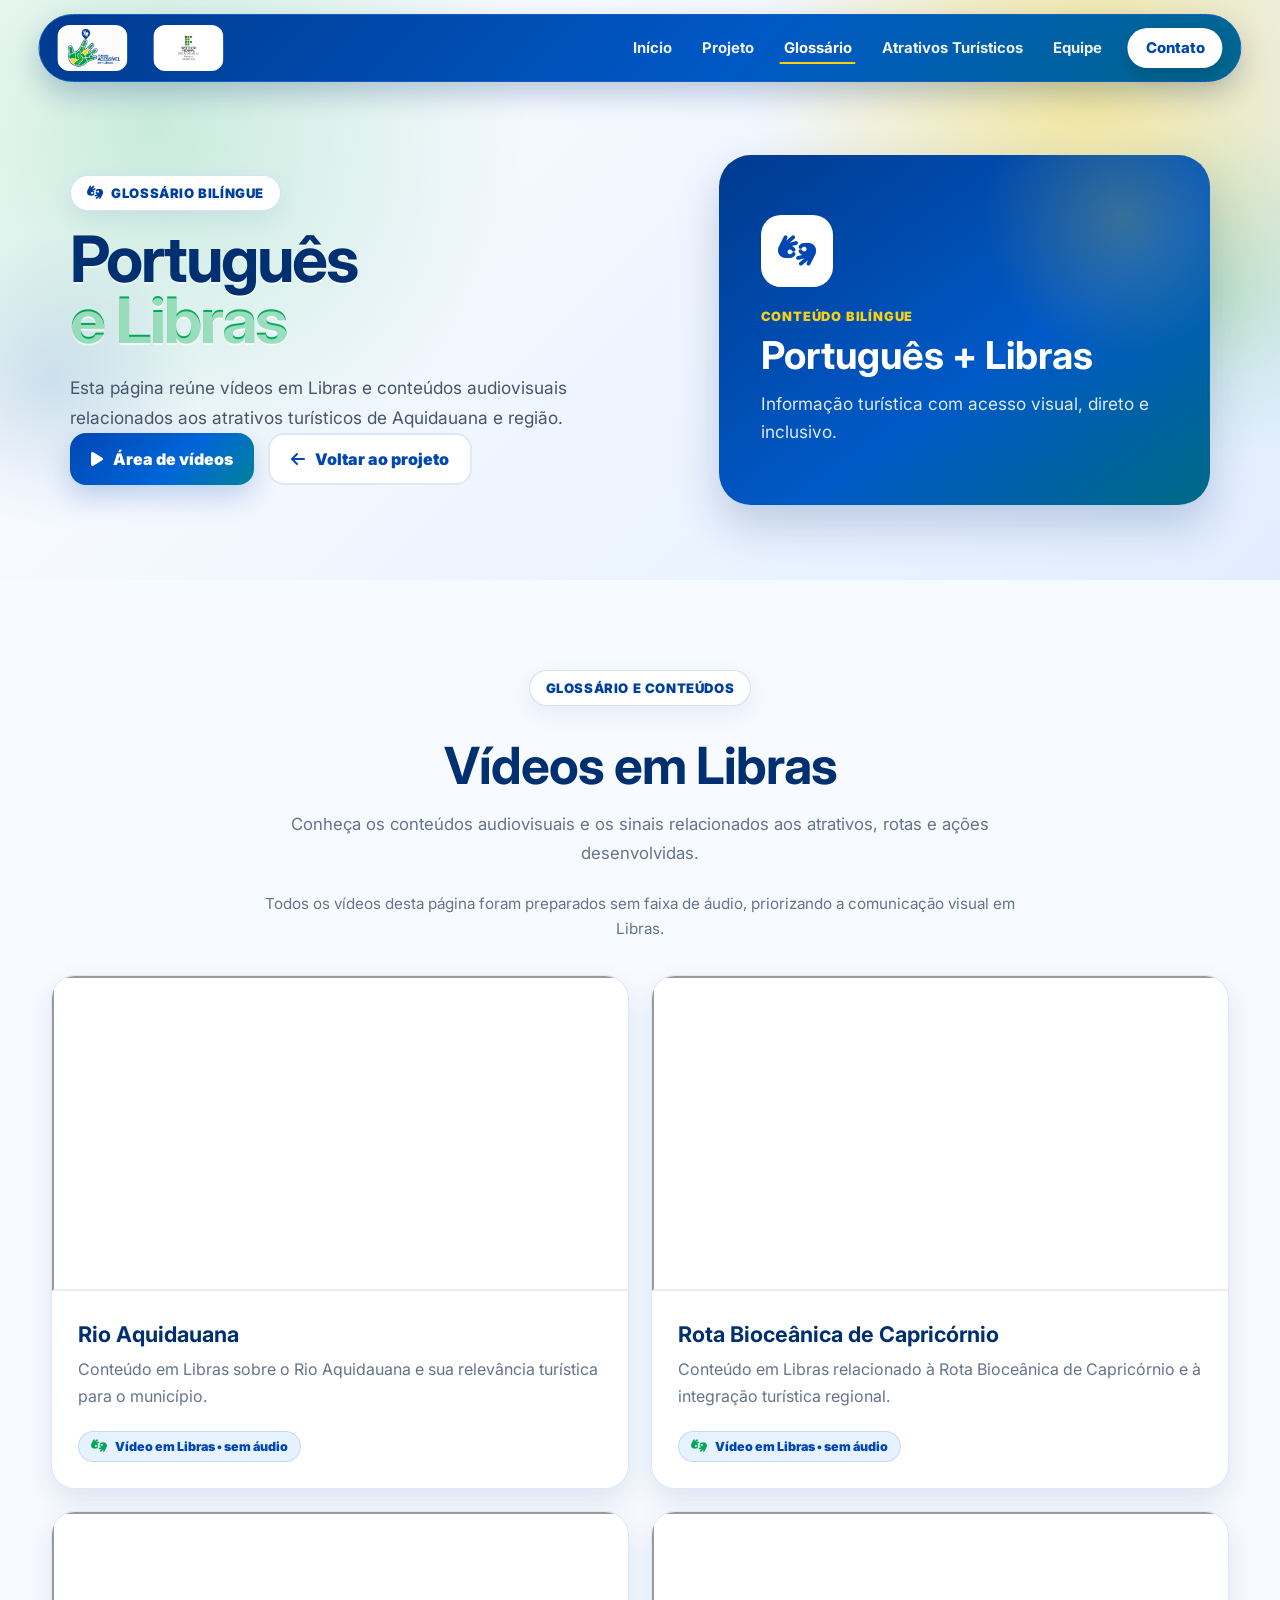
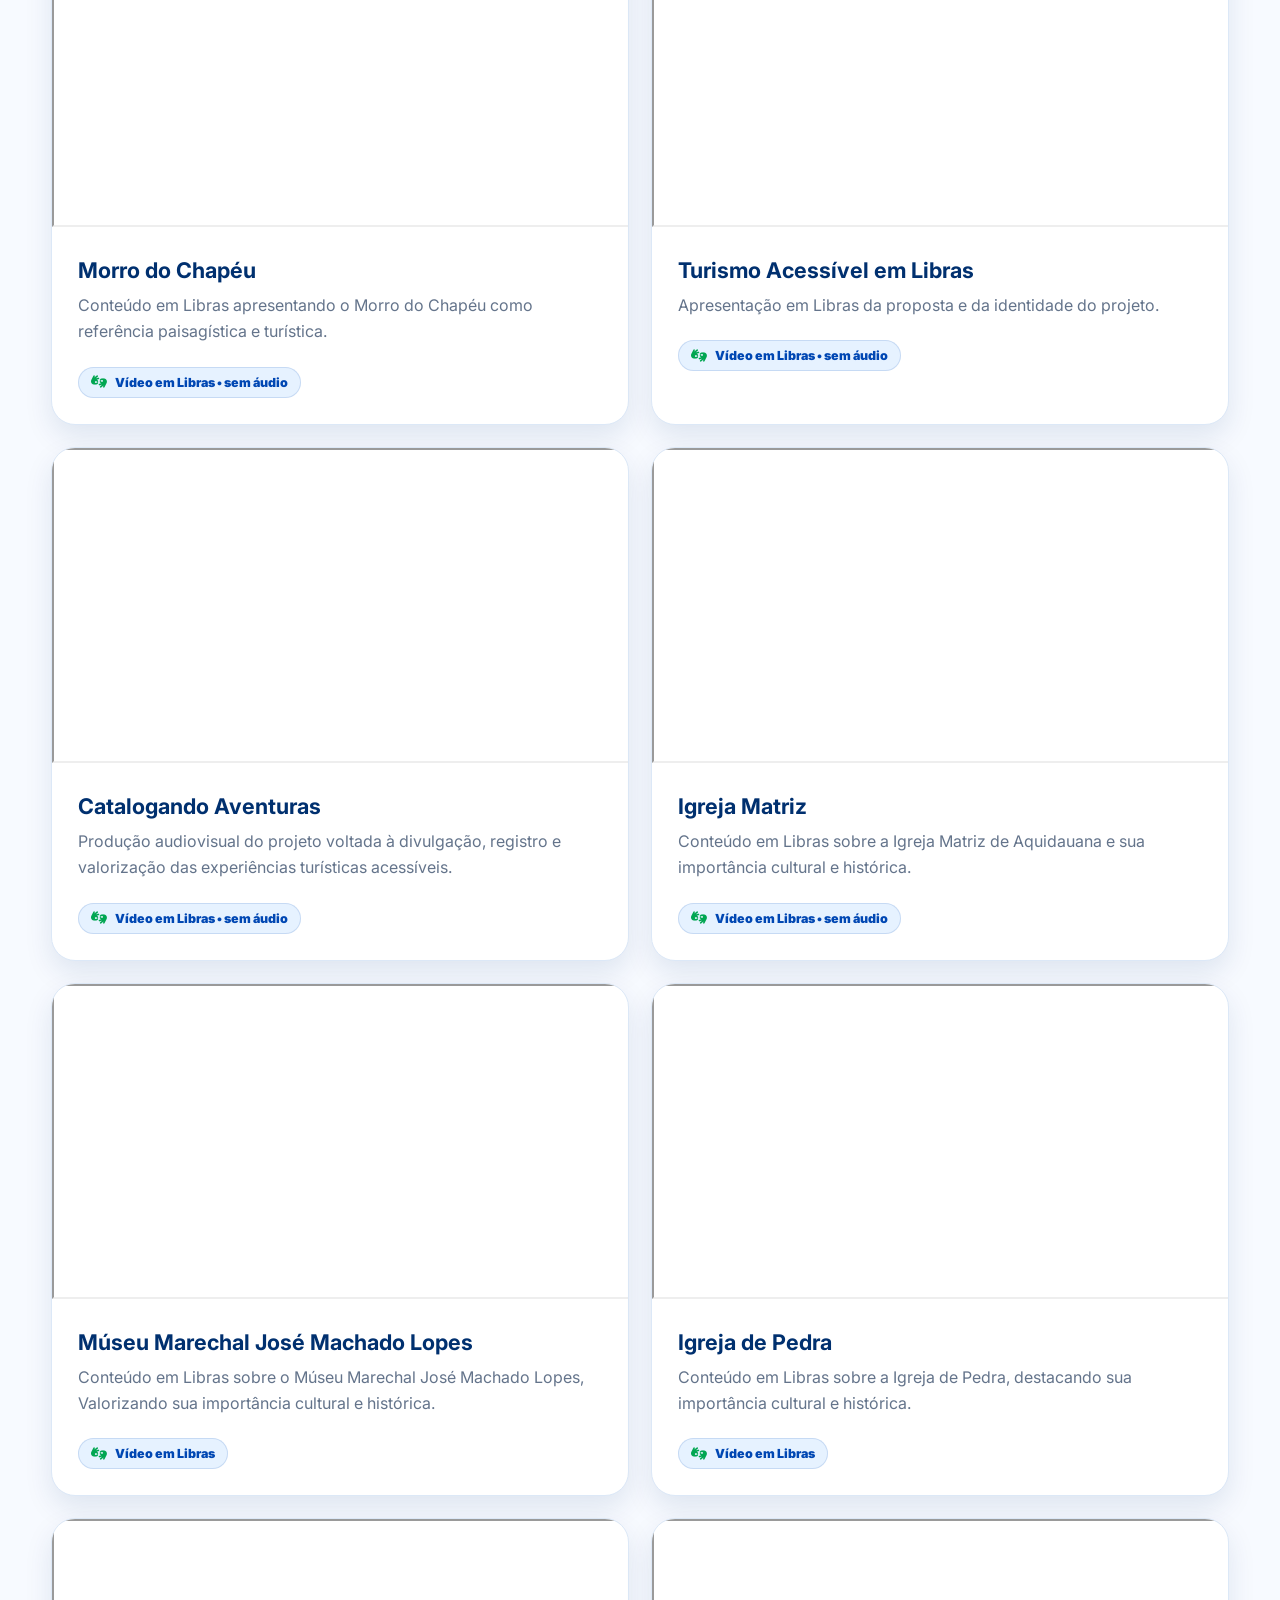
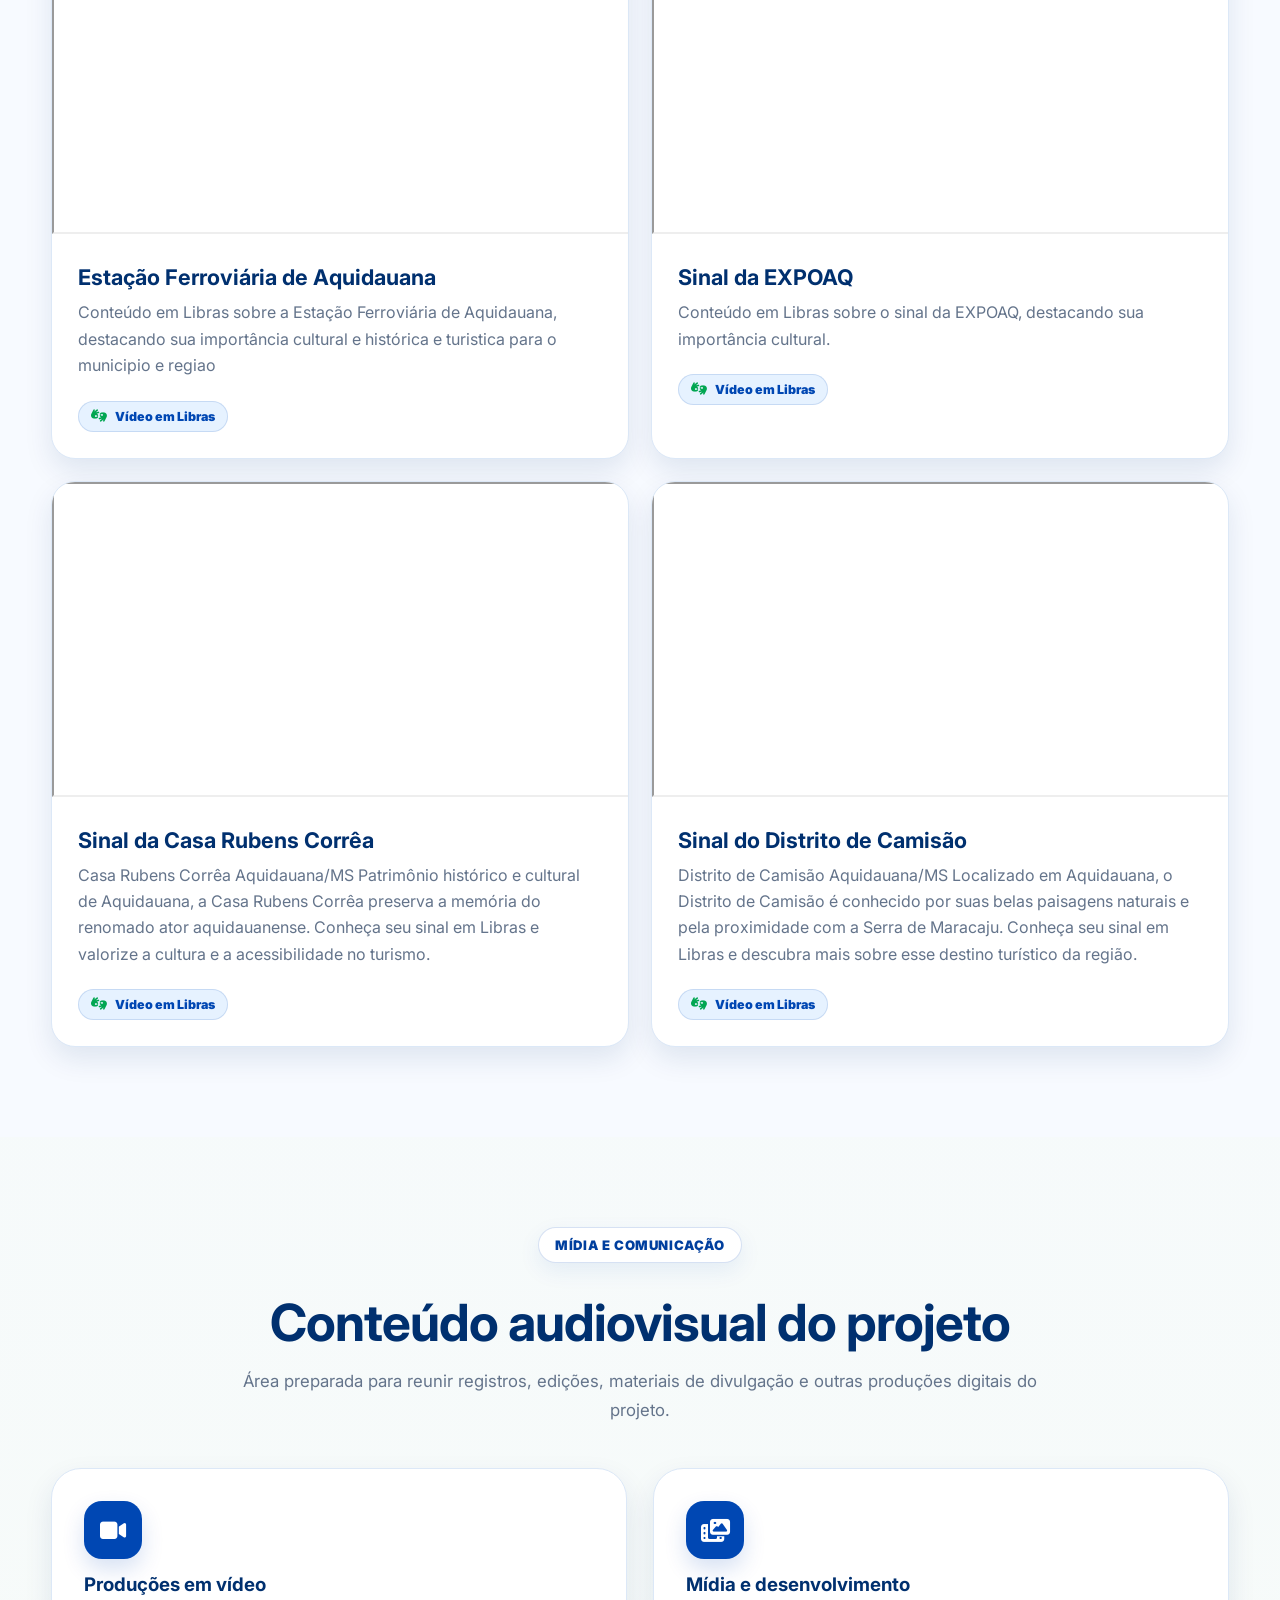
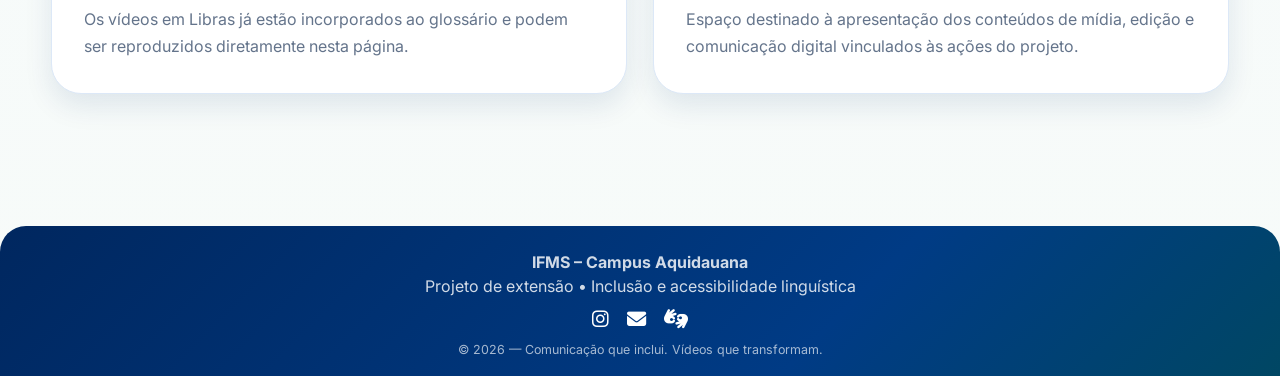
==== commit 109cd29e: "Adiciona logo do IFMS ao site" ====
--- a/glossario.html
+++ b/glossario.html
@@ -18,7 +18,7 @@
     <header>
         <a class="brand brand-logo-only" href="index.html">
             <img alt="Identidade visual do projeto" src="imagens/logo_turismo_acessivel.jpeg" />
-            <img class="logo-ifms" src="imagens/ifms-logo.png" alt="Instituto Federal de Mato Grosso do Sul" />
+            <img class="logo-ifms" src="imagens/ifms-logo-aq.png" alt="Instituto Federal de Mato Grosso do Sul" />
         </a>
         <nav>
             <a href="index.html">Início</a>
--- a/css/style.css
+++ b/css/style.css
@@ -1809,8 +1809,9 @@
 }
 
 .logo-ifms {
-  height: 58px;
+  height: 78px;
   width: auto;
   object-fit: contain;
   margin-left: 15px;
+  vertical-align: middle;
 }
